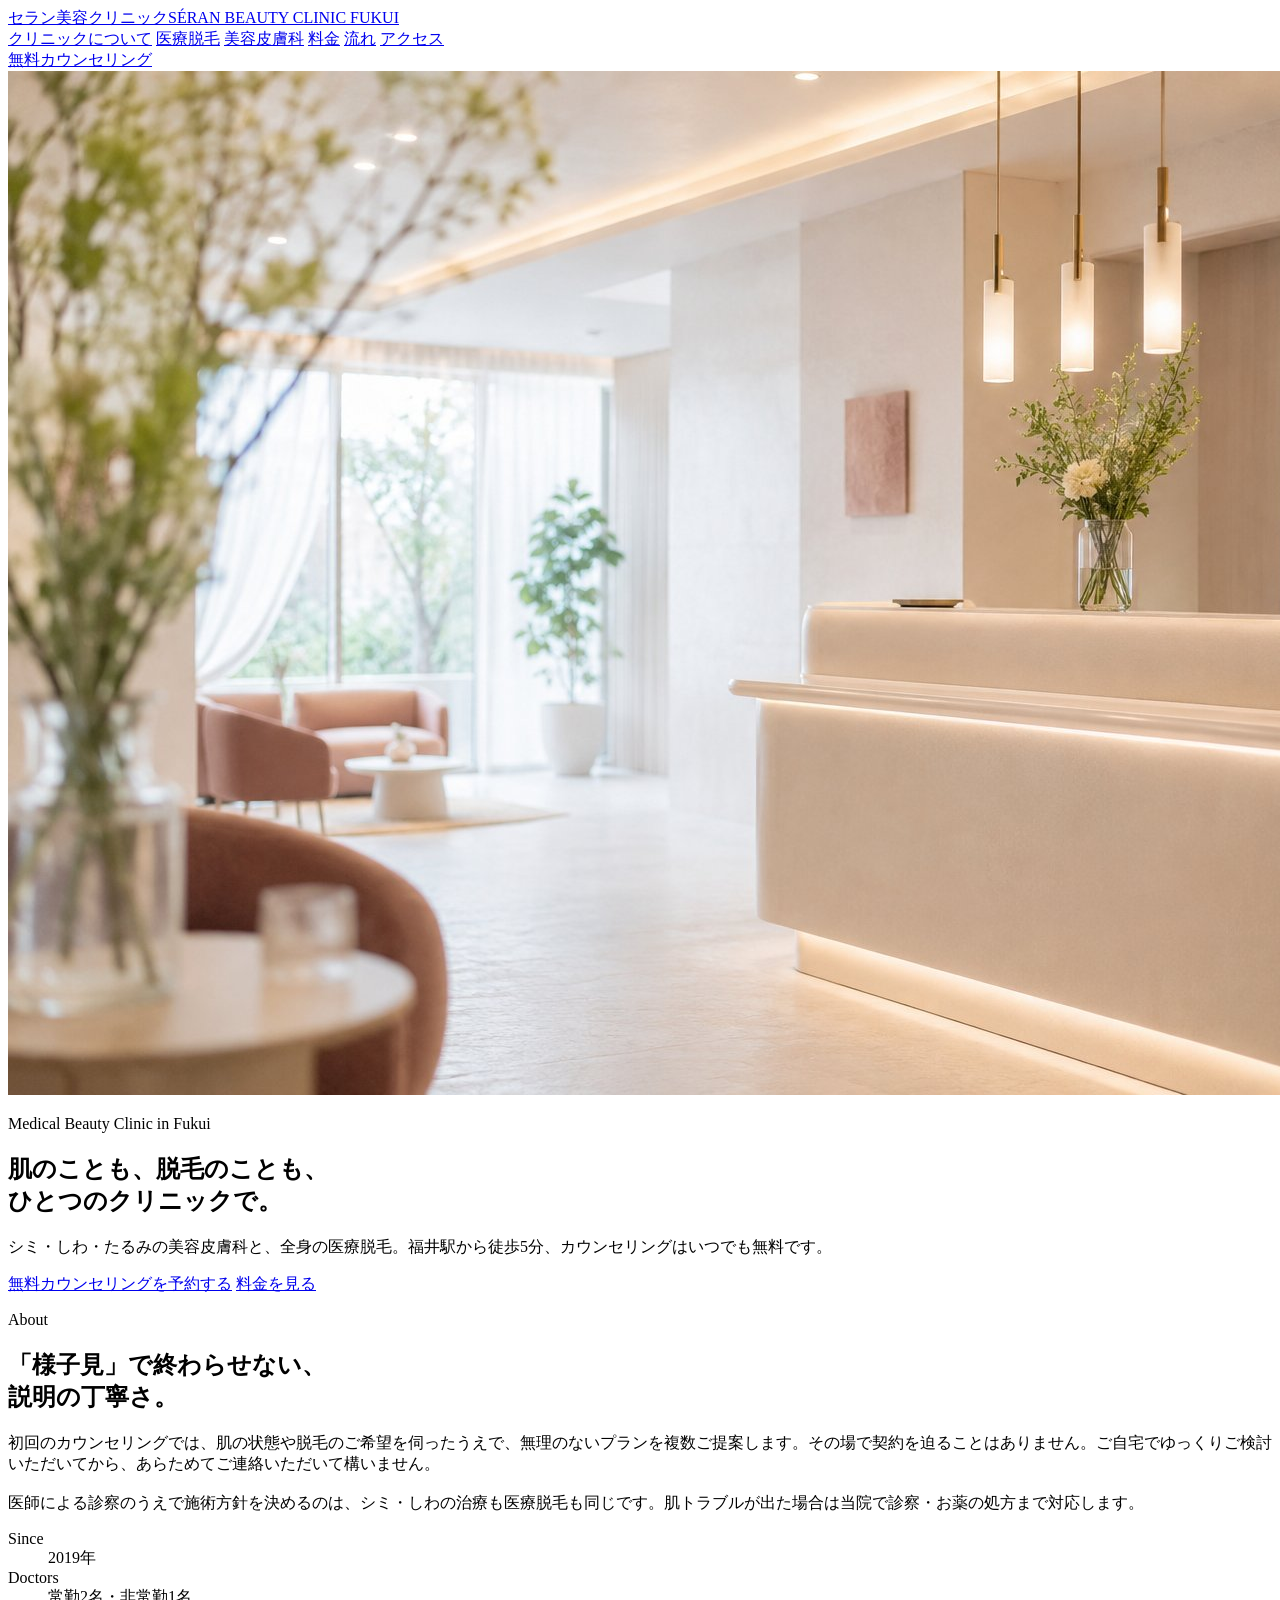
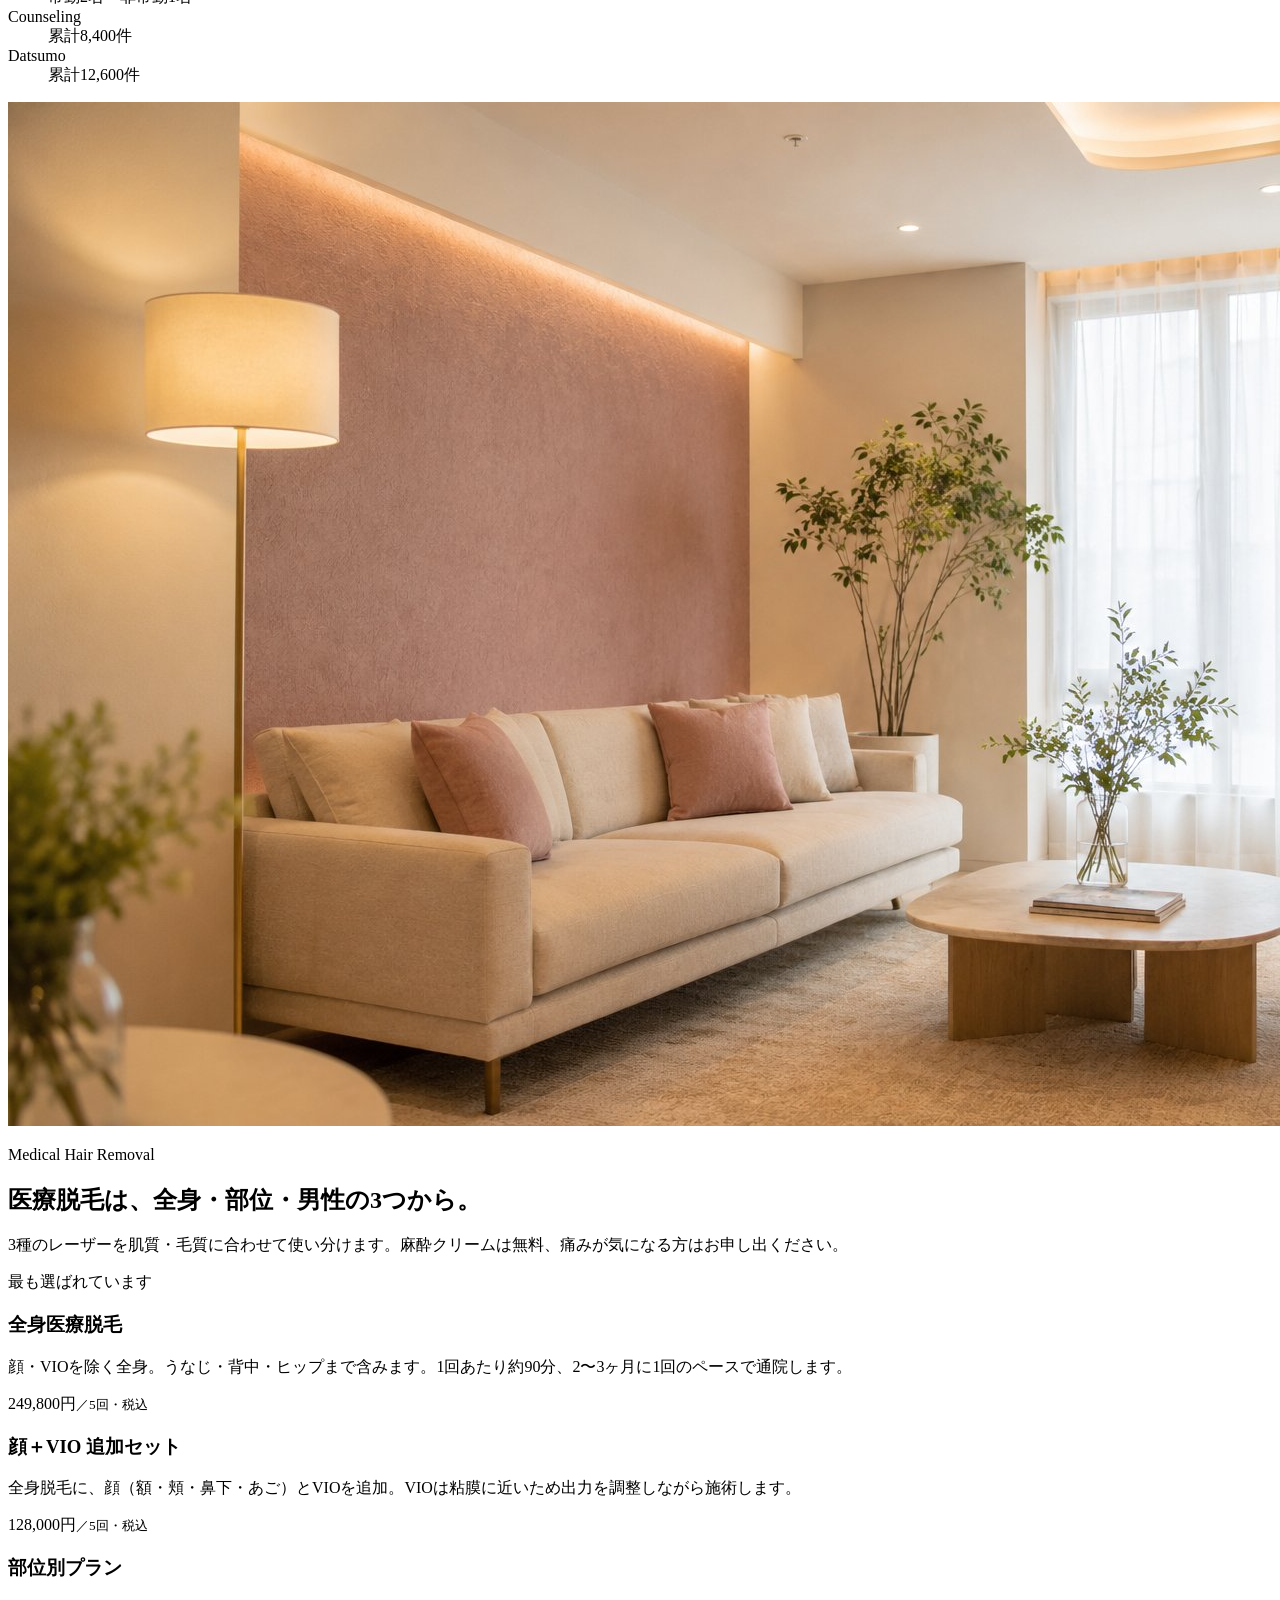
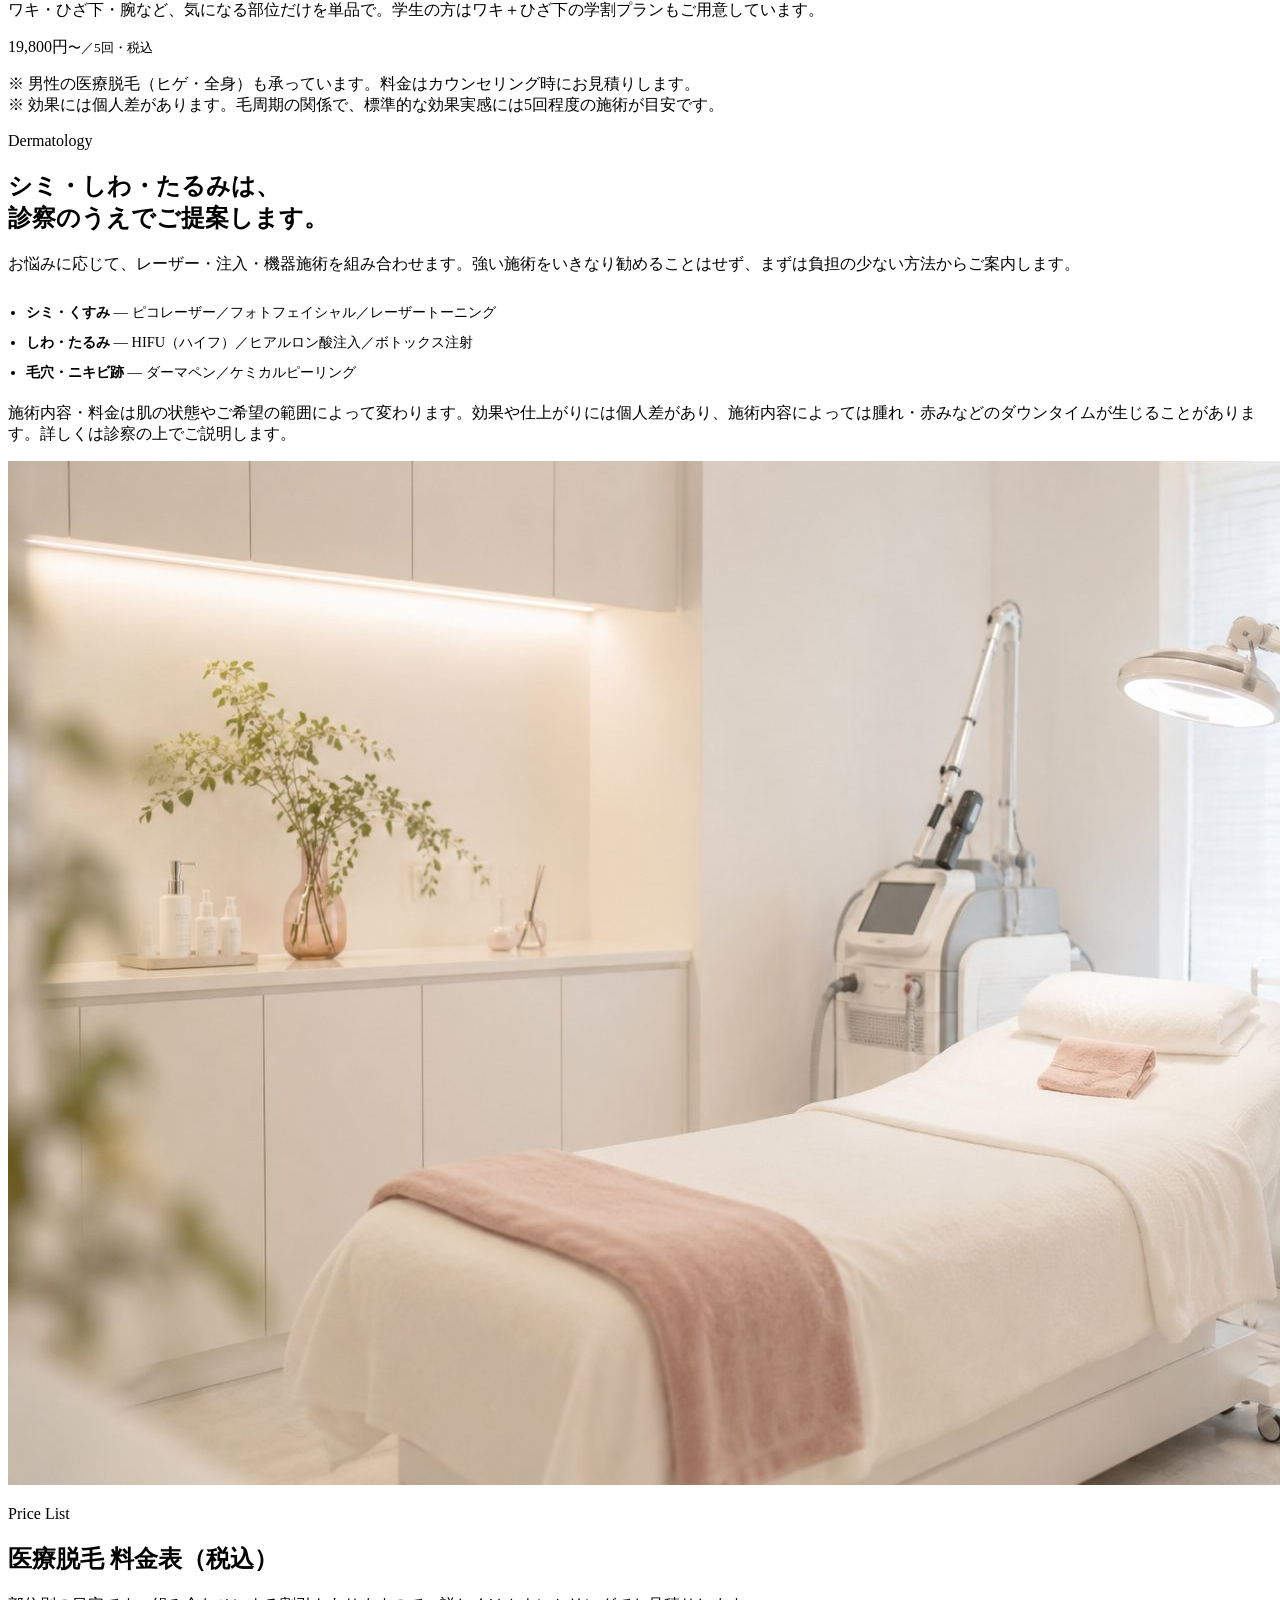
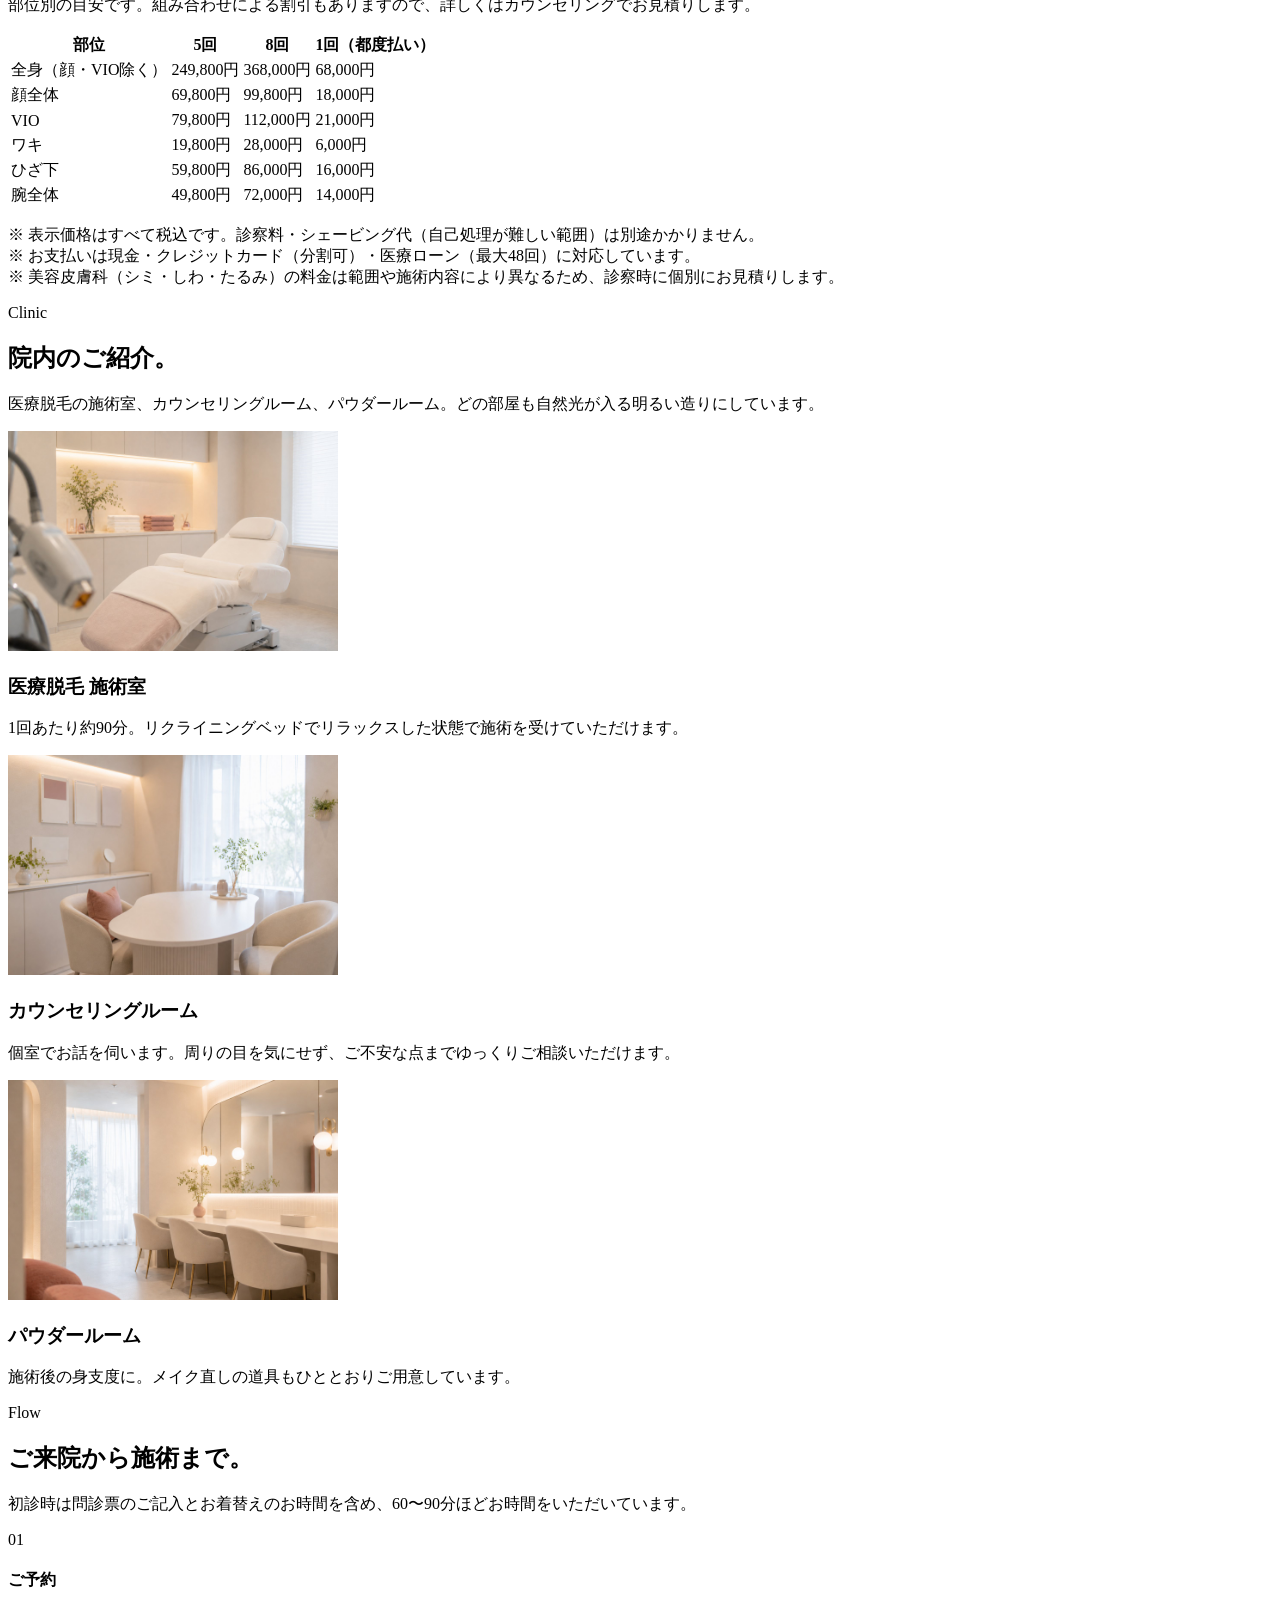
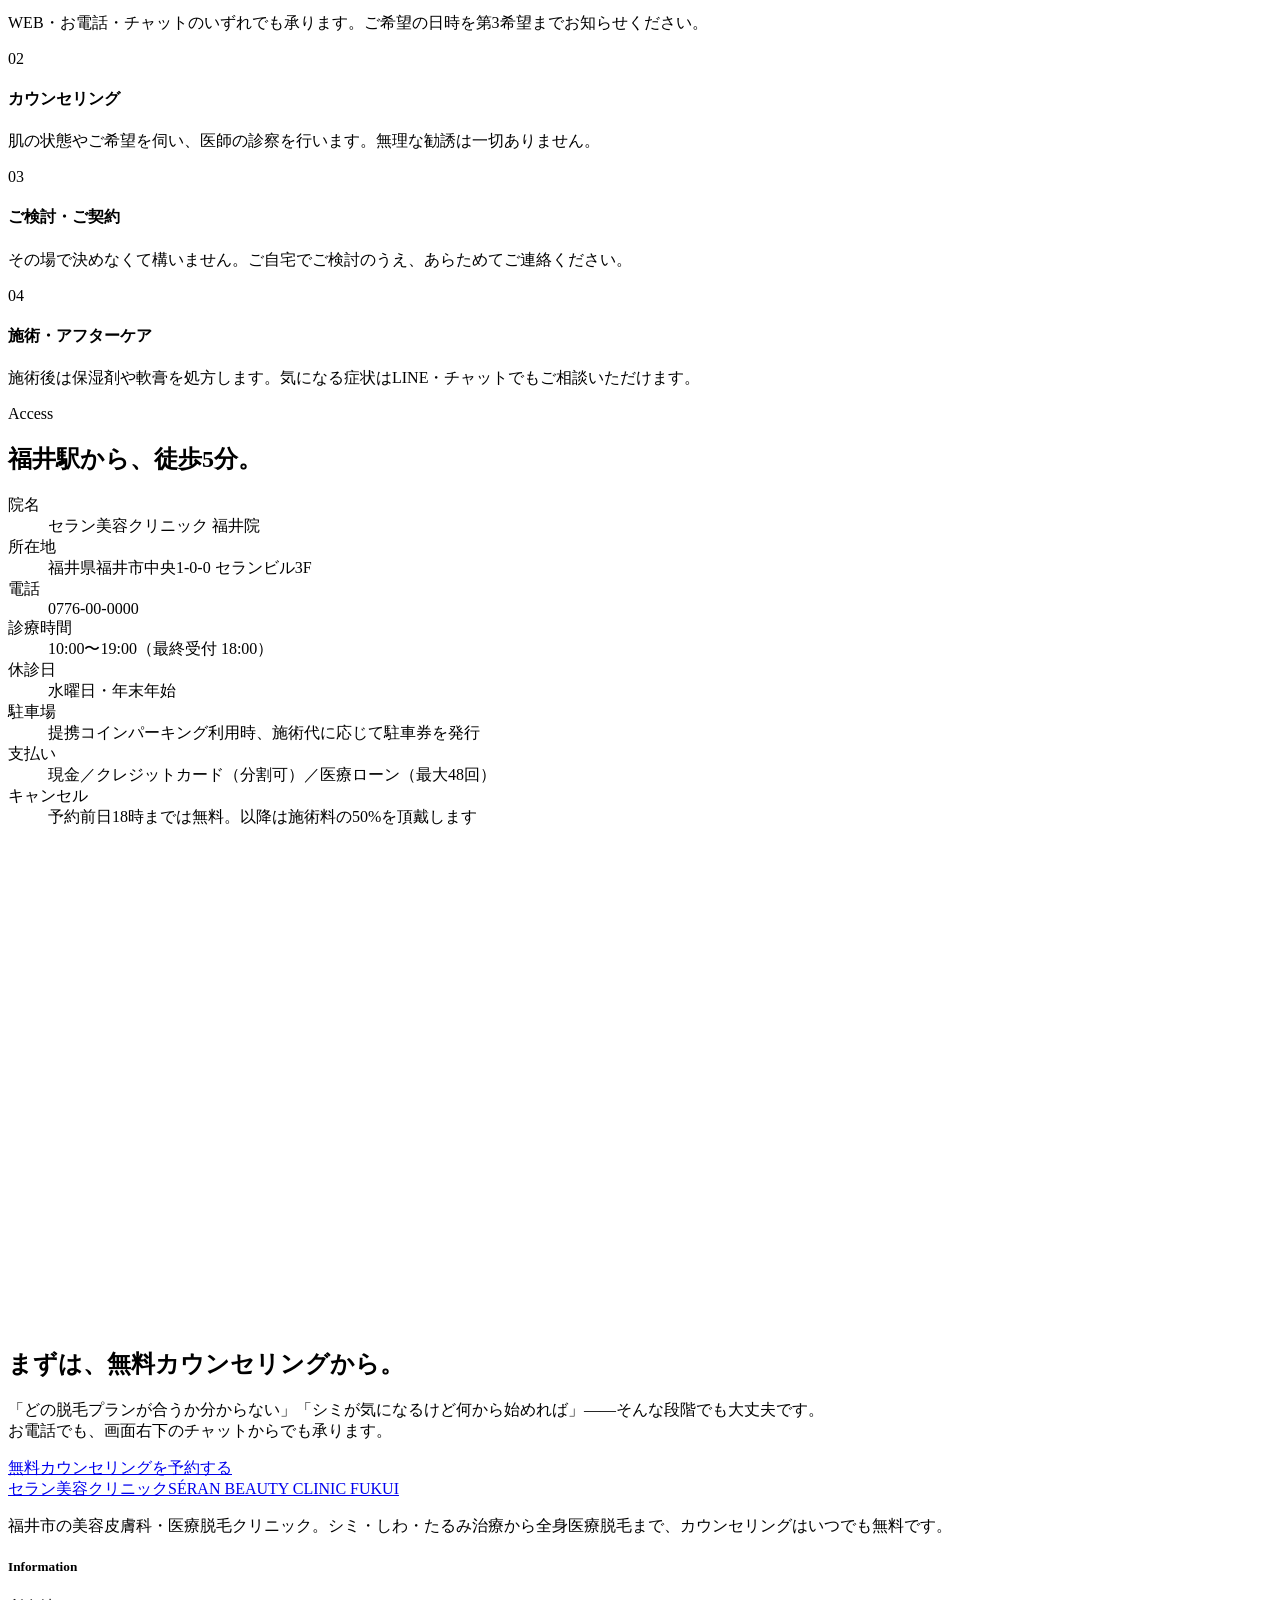
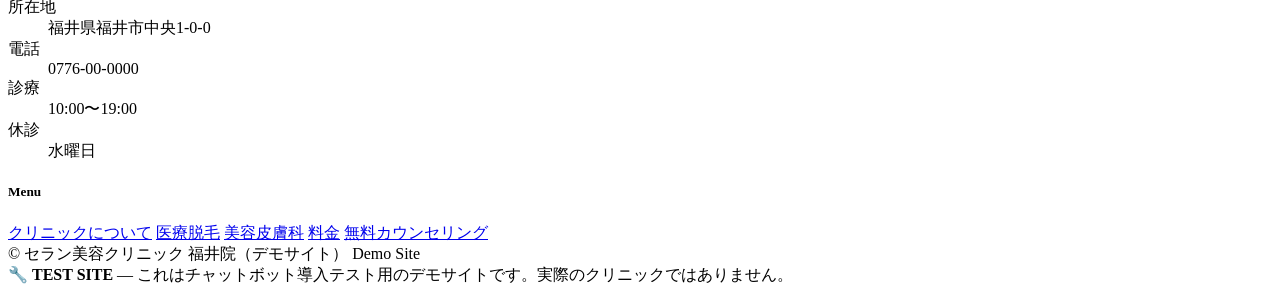
==== index.html @ c8143d0f "add index.html" ====
<!DOCTYPE html>
<html lang="ja">
<head>
<meta charset="UTF-8">
<meta name="viewport" content="width=device-width, initial-scale=1.0">
<title>セラン美容クリニック 福井院 | 医療脱毛・美容皮膚科</title>
<meta name="description" content="福井市の美容皮膚科・医療脱毛クリニック「セラン美容クリニック 福井院」。シミ・しわ・たるみ治療から全身医療脱毛まで、カウンセリング無料。">
<link rel="stylesheet" href="style.css">
</head>
<body>

<!-- ===== NAV ===== -->
<header class="nav" id="nav">
  <div class="wrap nav__inner">
    <a class="brand" href="index.html">セラン美容クリニック<span>SÉRAN BEAUTY CLINIC FUKUI</span></a>
    <nav class="nav__links">
      <a href="#about">クリニックについて</a>
      <a href="#datsumo">医療脱毛</a>
      <a href="#skincare">美容皮膚科</a>
      <a href="#price">料金</a>
      <a href="#flow">流れ</a>
      <a href="#access">アクセス</a>
    </nav>
    <a class="btn btn--primary nav__cta" href="counseling.html">無料カウンセリング</a>
  </div>
</header>

<!-- ===== HERO ===== -->
<section class="hero">
  <div class="hero__bg"><img src="images/hero.jpg" alt="クリニックの受付エントランス" fetchpriority="high"></div>
  <div class="wrap hero__copy">
    <p class="eyebrow">Medical Beauty Clinic in Fukui</p>
    <h1 class="hero__jp">肌のことも、脱毛のことも、<br>ひとつのクリニックで。</h1>
    <p class="hero__sub">シミ・しわ・たるみの美容皮膚科と、全身の医療脱毛。福井駅から徒歩5分、カウンセリングはいつでも無料です。</p>
    <div class="hero__actions">
      <a class="btn btn--primary" href="counseling.html">無料カウンセリングを予約する</a>
      <a class="btn btn--ghost" href="#price">料金を見る</a>
    </div>
  </div>
</section>

<!-- ===== ABOUT ===== -->
<section class="section" id="about">
  <div class="wrap split reveal">
    <div>
      <p class="eyebrow">About</p>
      <div class="rule"></div>
      <h2 class="h-sec">「様子見」で終わらせない、<br>説明の丁寧さ。</h2>
      <p class="lead">初回のカウンセリングでは、肌の状態や脱毛のご希望を伺ったうえで、無理のないプランを複数ご提案します。その場で契約を迫ることはありません。ご自宅でゆっくりご検討いただいてから、あらためてご連絡いただいて構いません。<br><br>医師による診察のうえで施術方針を決めるのは、シミ・しわの治療も医療脱毛も同じです。肌トラブルが出た場合は当院で診察・お薬の処方まで対応します。</p>
      <dl class="figures">
        <div class="figure"><dt>Since</dt><dd>2019年</dd></div>
        <div class="figure"><dt>Doctors</dt><dd>常勤2名・非常勤1名</dd></div>
        <div class="figure"><dt>Counseling</dt><dd>累計8,400件</dd></div>
        <div class="figure"><dt>Datsumo</dt><dd>累計12,600件</dd></div>
      </dl>
    </div>
    <div class="split__media"><img src="images/reception.jpg" alt="クリニックの受付ラウンジ" loading="lazy"></div>
  </div>
</section>

<!-- ===== 医療脱毛 ===== -->
<section class="section section--soft" id="datsumo">
  <div class="wrap">
    <div class="reveal center">
      <p class="eyebrow">Medical Hair Removal</p>
      <div class="rule"></div>
      <h2 class="h-sec">医療脱毛は、全身・部位・男性の3つから。</h2>
      <p class="lead">3種のレーザーを肌質・毛質に合わせて使い分けます。麻酔クリームは無料、痛みが気になる方はお申し出ください。</p>
    </div>
    <div class="menus reveal">
      <article class="menu-card">
        <span class="menu-card__tag">最も選ばれています</span>
        <h3>全身医療脱毛</h3>
        <p>顔・VIOを除く全身。うなじ・背中・ヒップまで含みます。1回あたり約90分、2〜3ヶ月に1回のペースで通院します。</p>
        <p class="menu-card__price">249,800円<small>／5回・税込</small></p>
      </article>
      <article class="menu-card">
        <h3>顔＋VIO 追加セット</h3>
        <p>全身脱毛に、顔（額・頬・鼻下・あご）とVIOを追加。VIOは粘膜に近いため出力を調整しながら施術します。</p>
        <p class="menu-card__price">128,000円<small>／5回・税込</small></p>
      </article>
      <article class="menu-card">
        <h3>部位別プラン</h3>
        <p>ワキ・ひざ下・腕など、気になる部位だけを単品で。学生の方はワキ＋ひざ下の学割プランもご用意しています。</p>
        <p class="menu-card__price">19,800円<small>〜／5回・税込</small></p>
      </article>
    </div>
    <p class="note">※ 男性の医療脱毛（ヒゲ・全身）も承っています。料金はカウンセリング時にお見積りします。<br>※ 効果には個人差があります。毛周期の関係で、標準的な効果実感には5回程度の施術が目安です。</p>
  </div>
</section>

<!-- ===== 美容皮膚科 ===== -->
<section class="section" id="skincare">
  <div class="wrap split split--rev reveal">
    <div>
      <p class="eyebrow">Dermatology</p>
      <div class="rule"></div>
      <h2 class="h-sec">シミ・しわ・たるみは、<br>診察のうえでご提案します。</h2>
      <p class="lead">お悩みに応じて、レーザー・注入・機器施術を組み合わせます。強い施術をいきなり勧めることはせず、まずは負担の少ない方法からご案内します。</p>
      <ul style="margin-top:22px;padding-left:18px;color:var(--ink-soft);font-size:.9rem;line-height:2.1">
        <li><b>シミ・くすみ</b> — ピコレーザー／フォトフェイシャル／レーザートーニング</li>
        <li><b>しわ・たるみ</b> — HIFU（ハイフ）／ヒアルロン酸注入／ボトックス注射</li>
        <li><b>毛穴・ニキビ跡</b> — ダーマペン／ケミカルピーリング</li>
      </ul>
      <p class="disclaimer">施術内容・料金は肌の状態やご希望の範囲によって変わります。効果や仕上がりには個人差があり、施術内容によっては腫れ・赤みなどのダウンタイムが生じることがあります。詳しくは診察の上でご説明します。</p>
    </div>
    <div class="split__media"><img src="images/skincare-room.jpg" alt="美容皮膚科の施術室" loading="lazy"></div>
  </div>
</section>

<!-- ===== 料金表 ===== -->
<section class="section section--soft" id="price">
  <div class="wrap">
    <div class="reveal center">
      <p class="eyebrow">Price List</p>
      <div class="rule"></div>
      <h2 class="h-sec">医療脱毛 料金表（税込）</h2>
      <p class="lead">部位別の目安です。組み合わせによる割引もありますので、詳しくはカウンセリングでお見積りします。</p>
    </div>
    <div class="reveal price-table__wrap">
      <table class="price-table">
        <thead>
          <tr><th>部位</th><th>5回</th><th>8回</th><th>1回（都度払い）</th></tr>
        </thead>
        <tbody>
          <tr><td>全身（顔・VIO除く）</td><td class="num">249,800円</td><td class="num">368,000円</td><td class="num">68,000円</td></tr>
          <tr><td>顔全体</td><td class="num">69,800円</td><td class="num">99,800円</td><td class="num">18,000円</td></tr>
          <tr><td>VIO</td><td class="num">79,800円</td><td class="num">112,000円</td><td class="num">21,000円</td></tr>
          <tr><td>ワキ</td><td class="num">19,800円</td><td class="num">28,000円</td><td class="num">6,000円</td></tr>
          <tr><td>ひざ下</td><td class="num">59,800円</td><td class="num">86,000円</td><td class="num">16,000円</td></tr>
          <tr><td>腕全体</td><td class="num">49,800円</td><td class="num">72,000円</td><td class="num">14,000円</td></tr>
        </tbody>
      </table>
    </div>
    <p class="note">
      ※ 表示価格はすべて税込です。診察料・シェービング代（自己処理が難しい範囲）は別途かかりません。<br>
      ※ お支払いは現金・クレジットカード（分割可）・医療ローン（最大48回）に対応しています。<br>
      ※ 美容皮膚科（シミ・しわ・たるみ）の料金は範囲や施術内容により異なるため、診察時に個別にお見積りします。
    </p>
  </div>
</section>

<!-- ===== 院内紹介 ===== -->
<section class="section section--soft">
  <div class="wrap">
    <div class="reveal center">
      <p class="eyebrow">Clinic</p>
      <div class="rule"></div>
      <h2 class="h-sec">院内のご紹介。</h2>
      <p class="lead">医療脱毛の施術室、カウンセリングルーム、パウダールーム。どの部屋も自然光が入る明るい造りにしています。</p>
    </div>
    <div class="menus reveal">
      <article class="menu-card">
        <div class="split__media" style="margin-bottom:18px"><img src="images/treatment-room.jpg" alt="医療脱毛の施術室" loading="lazy" style="height:220px"></div>
        <h3>医療脱毛 施術室</h3>
        <p>1回あたり約90分。リクライニングベッドでリラックスした状態で施術を受けていただけます。</p>
      </article>
      <article class="menu-card">
        <div class="split__media" style="margin-bottom:18px"><img src="images/counseling-room.jpg" alt="カウンセリングルーム" loading="lazy" style="height:220px"></div>
        <h3>カウンセリングルーム</h3>
        <p>個室でお話を伺います。周りの目を気にせず、ご不安な点までゆっくりご相談いただけます。</p>
      </article>
      <article class="menu-card">
        <div class="split__media" style="margin-bottom:18px"><img src="images/lounge.jpg" alt="パウダールーム" loading="lazy" style="height:220px"></div>
        <h3>パウダールーム</h3>
        <p>施術後の身支度に。メイク直しの道具もひととおりご用意しています。</p>
      </article>
    </div>
  </div>
</section>

<!-- ===== カウンセリングの流れ ===== -->
<section class="section" id="flow">
  <div class="wrap">
    <div class="reveal center">
      <p class="eyebrow">Flow</p>
      <div class="rule"></div>
      <h2 class="h-sec">ご来院から施術まで。</h2>
      <p class="lead">初診時は問診票のご記入とお着替えのお時間を含め、60〜90分ほどお時間をいただいています。</p>
    </div>
    <div class="flow reveal">
      <article class="flow-step">
        <span class="flow-step__no">01</span>
        <h4>ご予約</h4>
        <p>WEB・お電話・チャットのいずれでも承ります。ご希望の日時を第3希望までお知らせください。</p>
      </article>
      <article class="flow-step">
        <span class="flow-step__no">02</span>
        <h4>カウンセリング</h4>
        <p>肌の状態やご希望を伺い、医師の診察を行います。無理な勧誘は一切ありません。</p>
      </article>
      <article class="flow-step">
        <span class="flow-step__no">03</span>
        <h4>ご検討・ご契約</h4>
        <p>その場で決めなくて構いません。ご自宅でご検討のうえ、あらためてご連絡ください。</p>
      </article>
      <article class="flow-step">
        <span class="flow-step__no">04</span>
        <h4>施術・アフターケア</h4>
        <p>施術後は保湿剤や軟膏を処方します。気になる症状はLINE・チャットでもご相談いただけます。</p>
      </article>
    </div>
  </div>
</section>

<!-- ===== ACCESS ===== -->
<section class="section section--soft" id="access">
  <div class="wrap split reveal">
    <div>
      <p class="eyebrow">Access</p>
      <div class="rule"></div>
      <h2 class="h-sec">福井駅から、徒歩5分。</h2>
      <dl class="info">
        <dt>院名</dt><dd>セラン美容クリニック 福井院</dd>
        <dt>所在地</dt><dd>福井県福井市中央1-0-0 セランビル3F</dd>
        <dt>電話</dt><dd>0776-00-0000</dd>
        <dt>診療時間</dt><dd>10:00〜19:00（最終受付 18:00）</dd>
        <dt>休診日</dt><dd>水曜日・年末年始</dd>
        <dt>駐車場</dt><dd>提携コインパーキング利用時、施術代に応じて駐車券を発行</dd>
        <dt>支払い</dt><dd>現金／クレジットカード（分割可）／医療ローン（最大48回）</dd>
        <dt>キャンセル</dt><dd>予約前日18時までは無料。以降は施術料の50%を頂戴します</dd>
      </dl>
    </div>
    <div class="split__media">
      <iframe class="map" src="https://maps.google.com/maps?q=%E7%A6%8F%E4%BA%95%E9%A7%85&z=15&output=embed" loading="lazy" title="地図" style="width:100%;height:clamp(300px,40vw,480px);border:0;border-radius:var(--radius)"></iframe>
    </div>
  </div>
</section>

<!-- ===== CTA ===== -->
<section class="section">
  <div class="wrap">
    <div class="cta-band reveal">
      <h2>まずは、無料カウンセリングから。</h2>
      <p>「どの脱毛プランが合うか分からない」「シミが気になるけど何から始めれば」——そんな段階でも大丈夫です。<br>お電話でも、画面右下のチャットからでも承ります。</p>
      <a class="btn btn--light" href="counseling.html">無料カウンセリングを予約する</a>
    </div>
  </div>
</section>

<!-- ===== FOOTER ===== -->
<footer class="foot">
  <div class="wrap">
    <div class="foot__grid">
      <div>
        <a class="brand" href="index.html">セラン美容クリニック<span>SÉRAN BEAUTY CLINIC FUKUI</span></a>
        <p class="foot__tag">福井市の美容皮膚科・医療脱毛クリニック。シミ・しわ・たるみ治療から全身医療脱毛まで、カウンセリングはいつでも無料です。</p>
      </div>
      <div>
        <h5>Information</h5>
        <dl>
          <dt>所在地</dt><dd>福井県福井市中央1-0-0</dd>
          <dt>電話</dt><dd>0776-00-0000</dd>
          <dt>診療</dt><dd>10:00〜19:00</dd>
          <dt>休診</dt><dd>水曜日</dd>
        </dl>
      </div>
      <div>
        <h5>Menu</h5>
        <div class="foot__links">
          <a href="#about">クリニックについて</a>
          <a href="#datsumo">医療脱毛</a>
          <a href="#skincare">美容皮膚科</a>
          <a href="#price">料金</a>
          <a href="counseling.html">無料カウンセリング</a>
        </div>
      </div>
    </div>
    <div class="foot__bottom">
      <span>&copy; セラン美容クリニック 福井院（デモサイト）</span>
      <span class="demo-pill">Demo Site</span>
    </div>
  </div>
</footer>

<div class="test-banner">🔧 <b>TEST SITE</b> — これはチャットボット導入テスト用のデモサイトです。実際のクリニックではありません。</div>

<script>
  // nav shadow on scroll
  const nav = document.getElementById('nav');
  const onScroll = () => nav.classList.toggle('is-scrolled', window.scrollY > 8);
  onScroll(); window.addEventListener('scroll', onScroll, {passive:true});

  // scroll reveal
  const io = new IntersectionObserver((entries) => {
    entries.forEach(e => { if (e.isIntersecting){ e.target.classList.add('in'); io.unobserve(e.target);} });
  }, {threshold:.12, rootMargin:'0px 0px -40px 0px'});
  document.querySelectorAll('.reveal').forEach(el => io.observe(el));
</script>

<!-- LIENS BOT チャットウィジェット -->
<!-- 美容クリニック・脱毛サロンデモ用のボット。管理画面で作成後にIDを差し替える -->
<script>
  (function() {
    var botId = 'cmtfedzrf02rl42016q1238lt';
    if (botId.indexOf('REPLACE_') === 0) { return; }
    var script = document.createElement('script');
    script.src = 'https://app.liens-web.com/widget.js?v=' + Date.now();
    script.setAttribute('data-bot-id', botId);
    script.setAttribute('data-api-url', 'https://app.liens-web.com');
    script.setAttribute('data-color', '#c17b71');
    script.setAttribute('data-position', 'bottom-right');
    script.defer = true;
    document.head.appendChild(script);
  })();
</script>
</body>
</html>
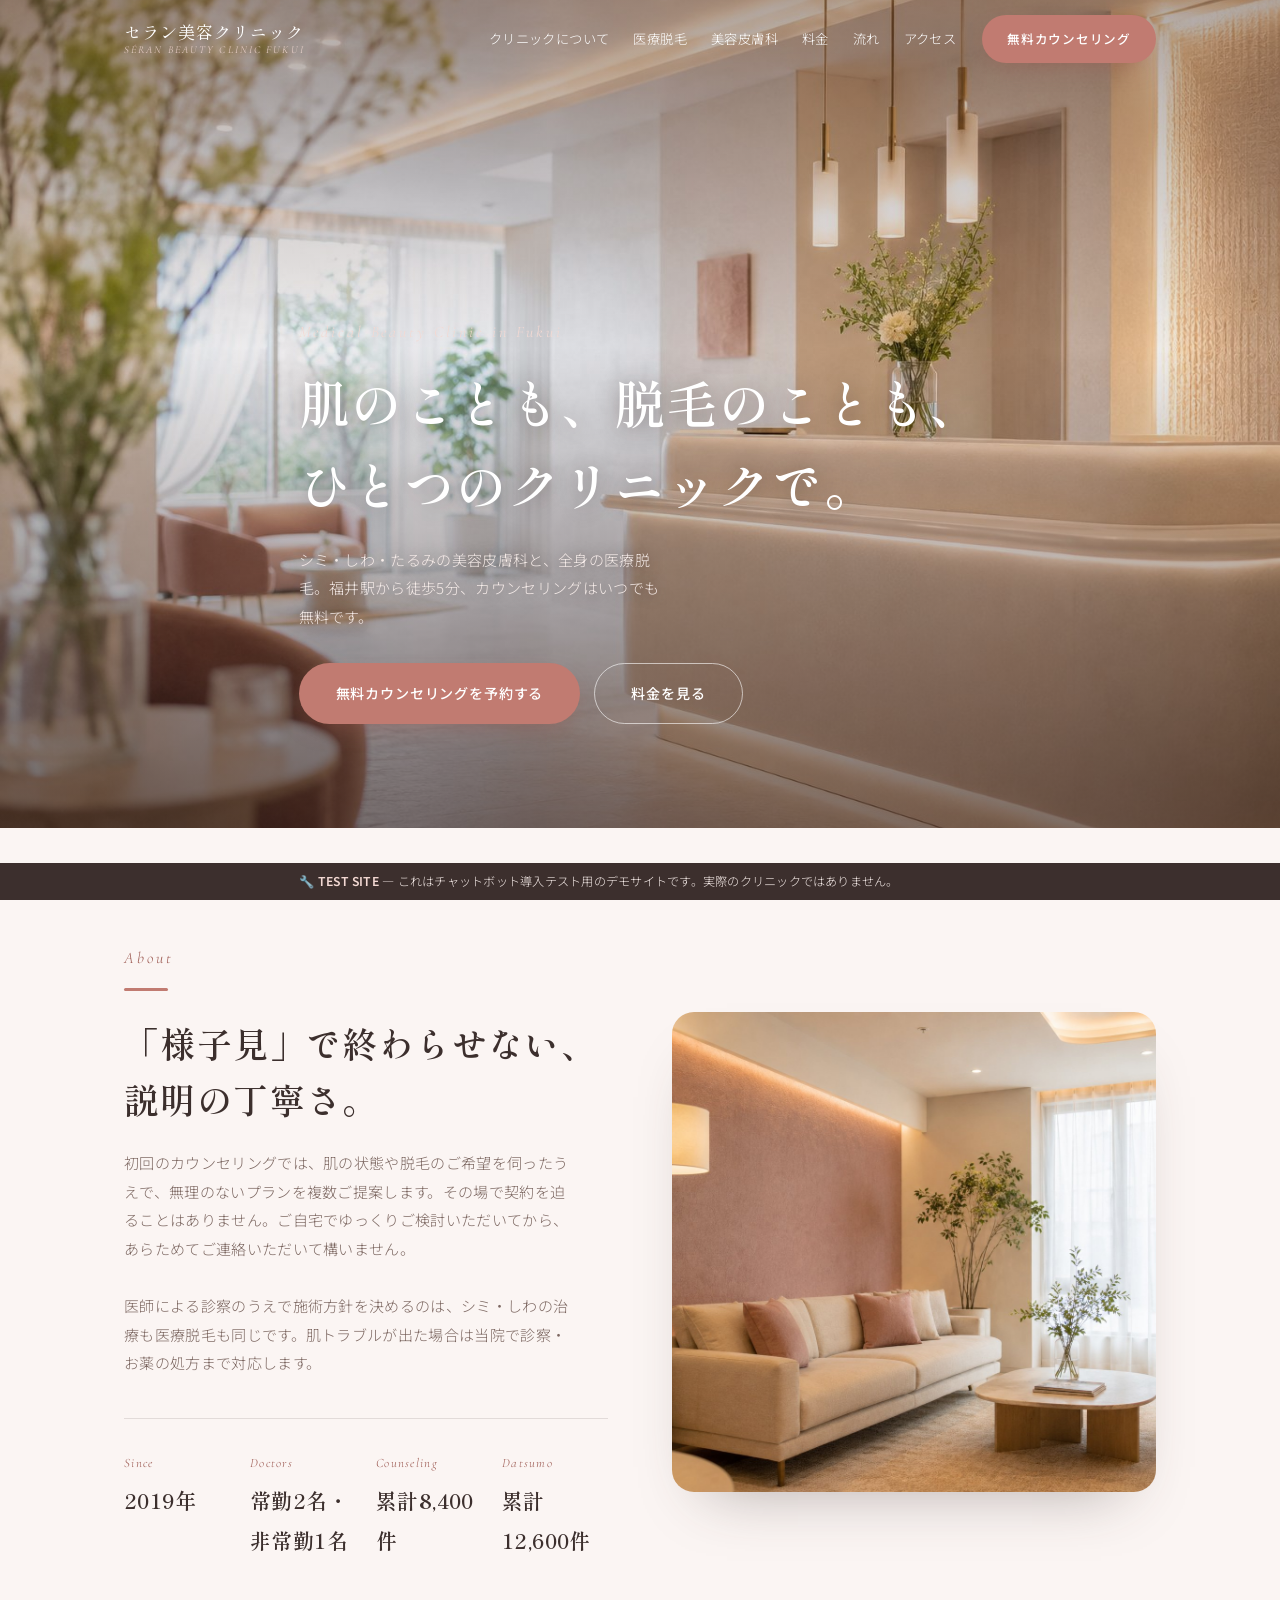
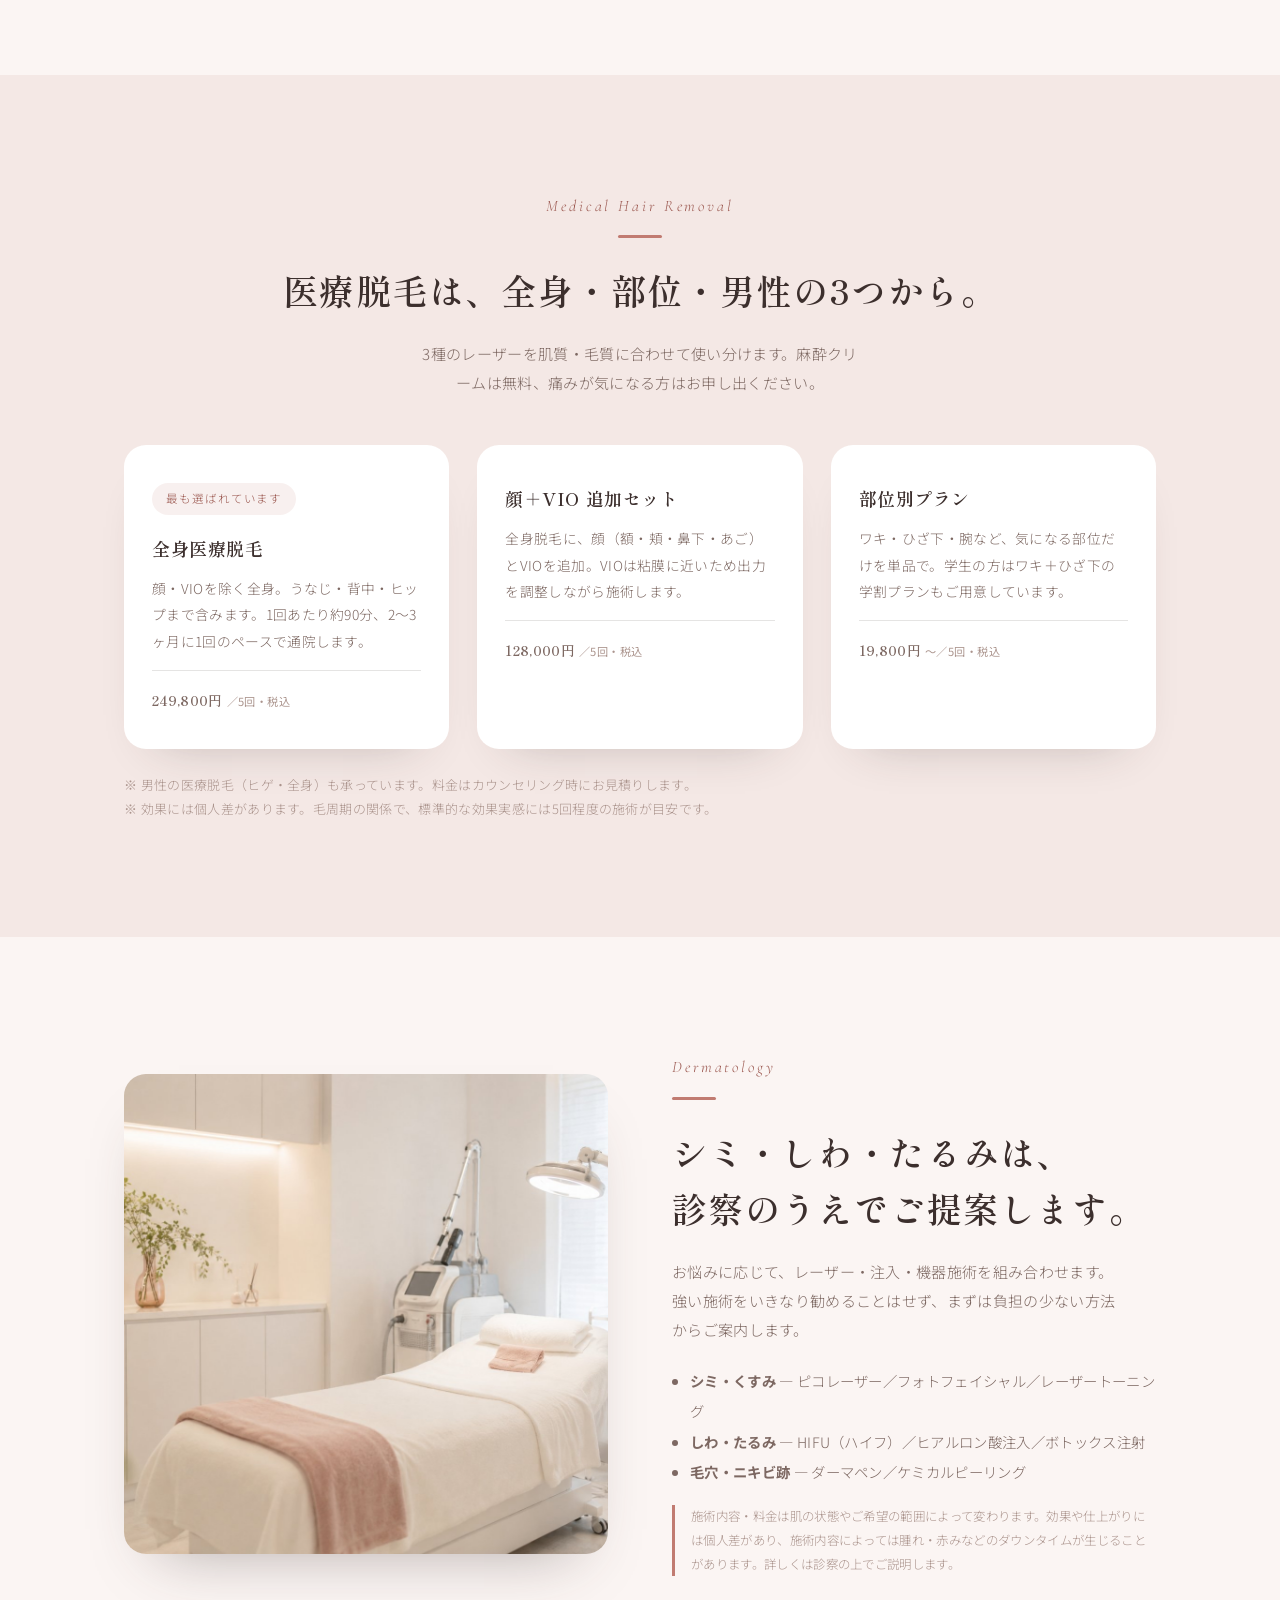
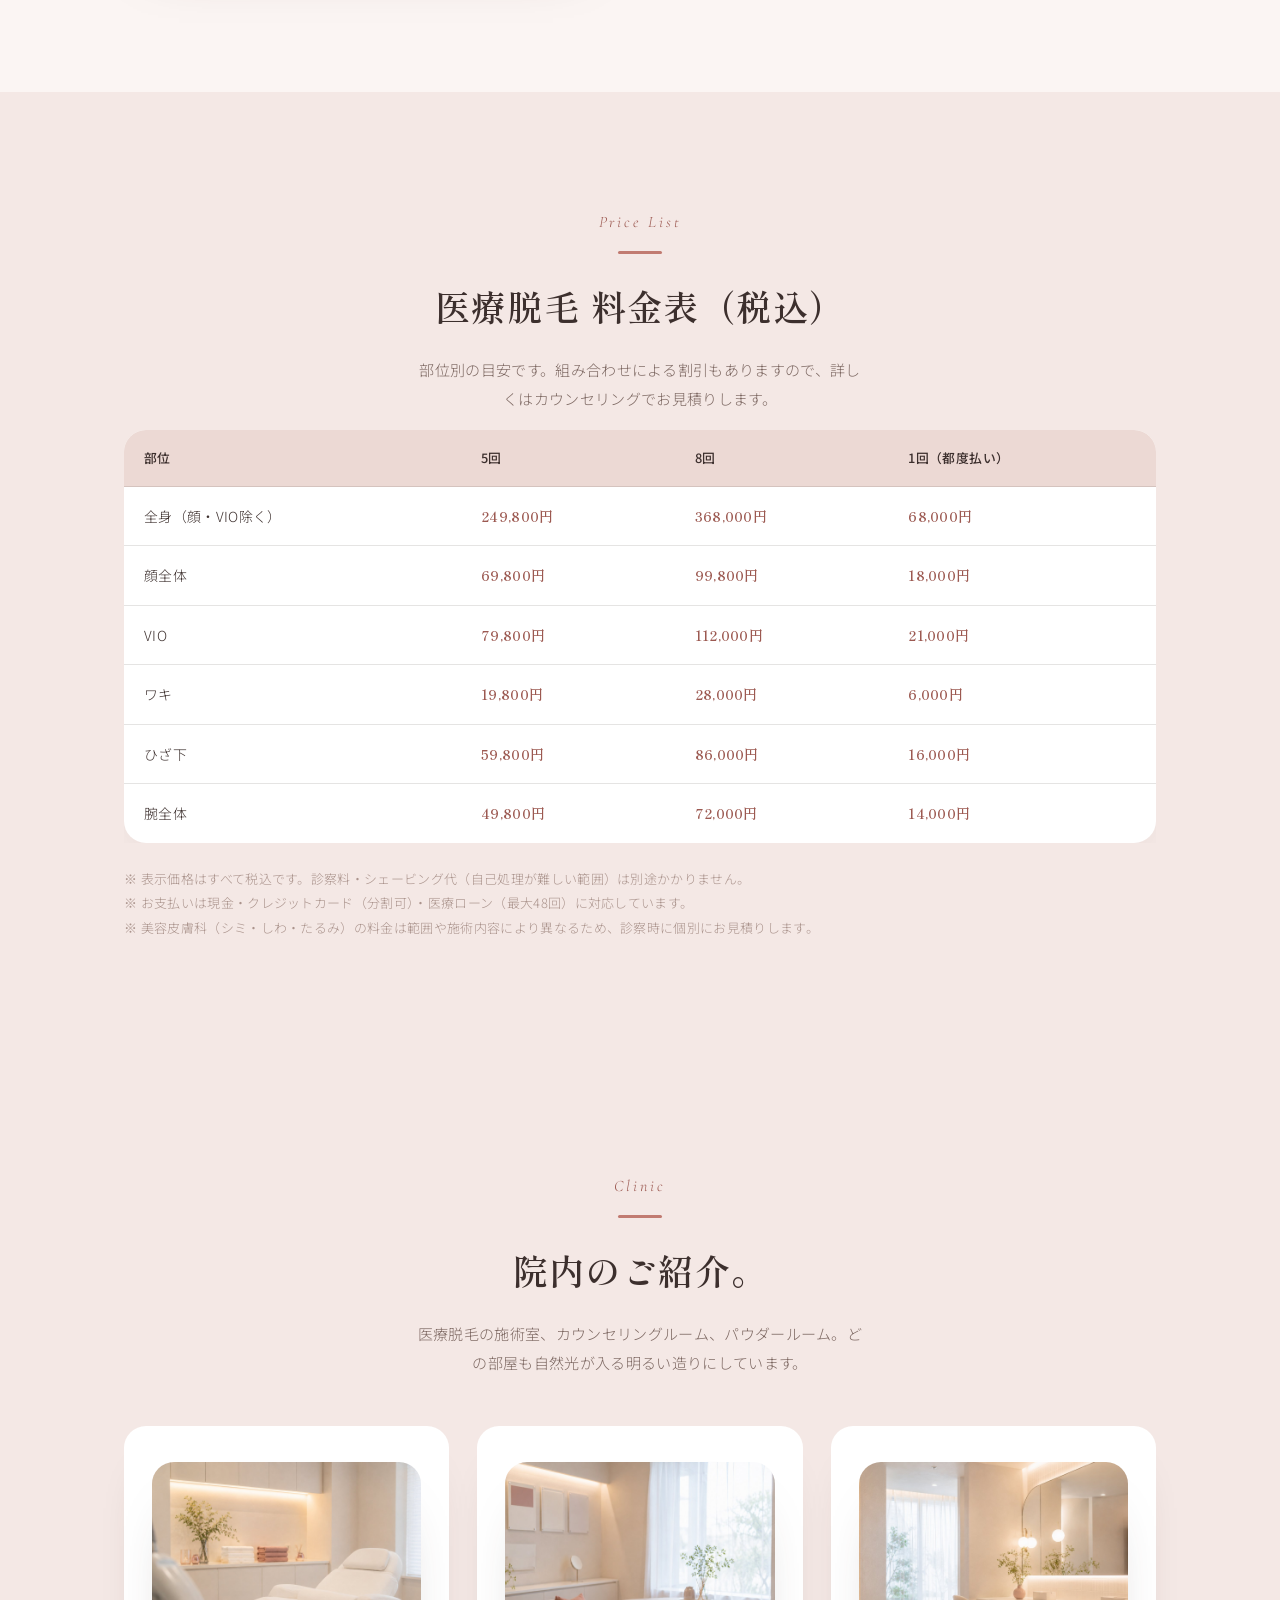
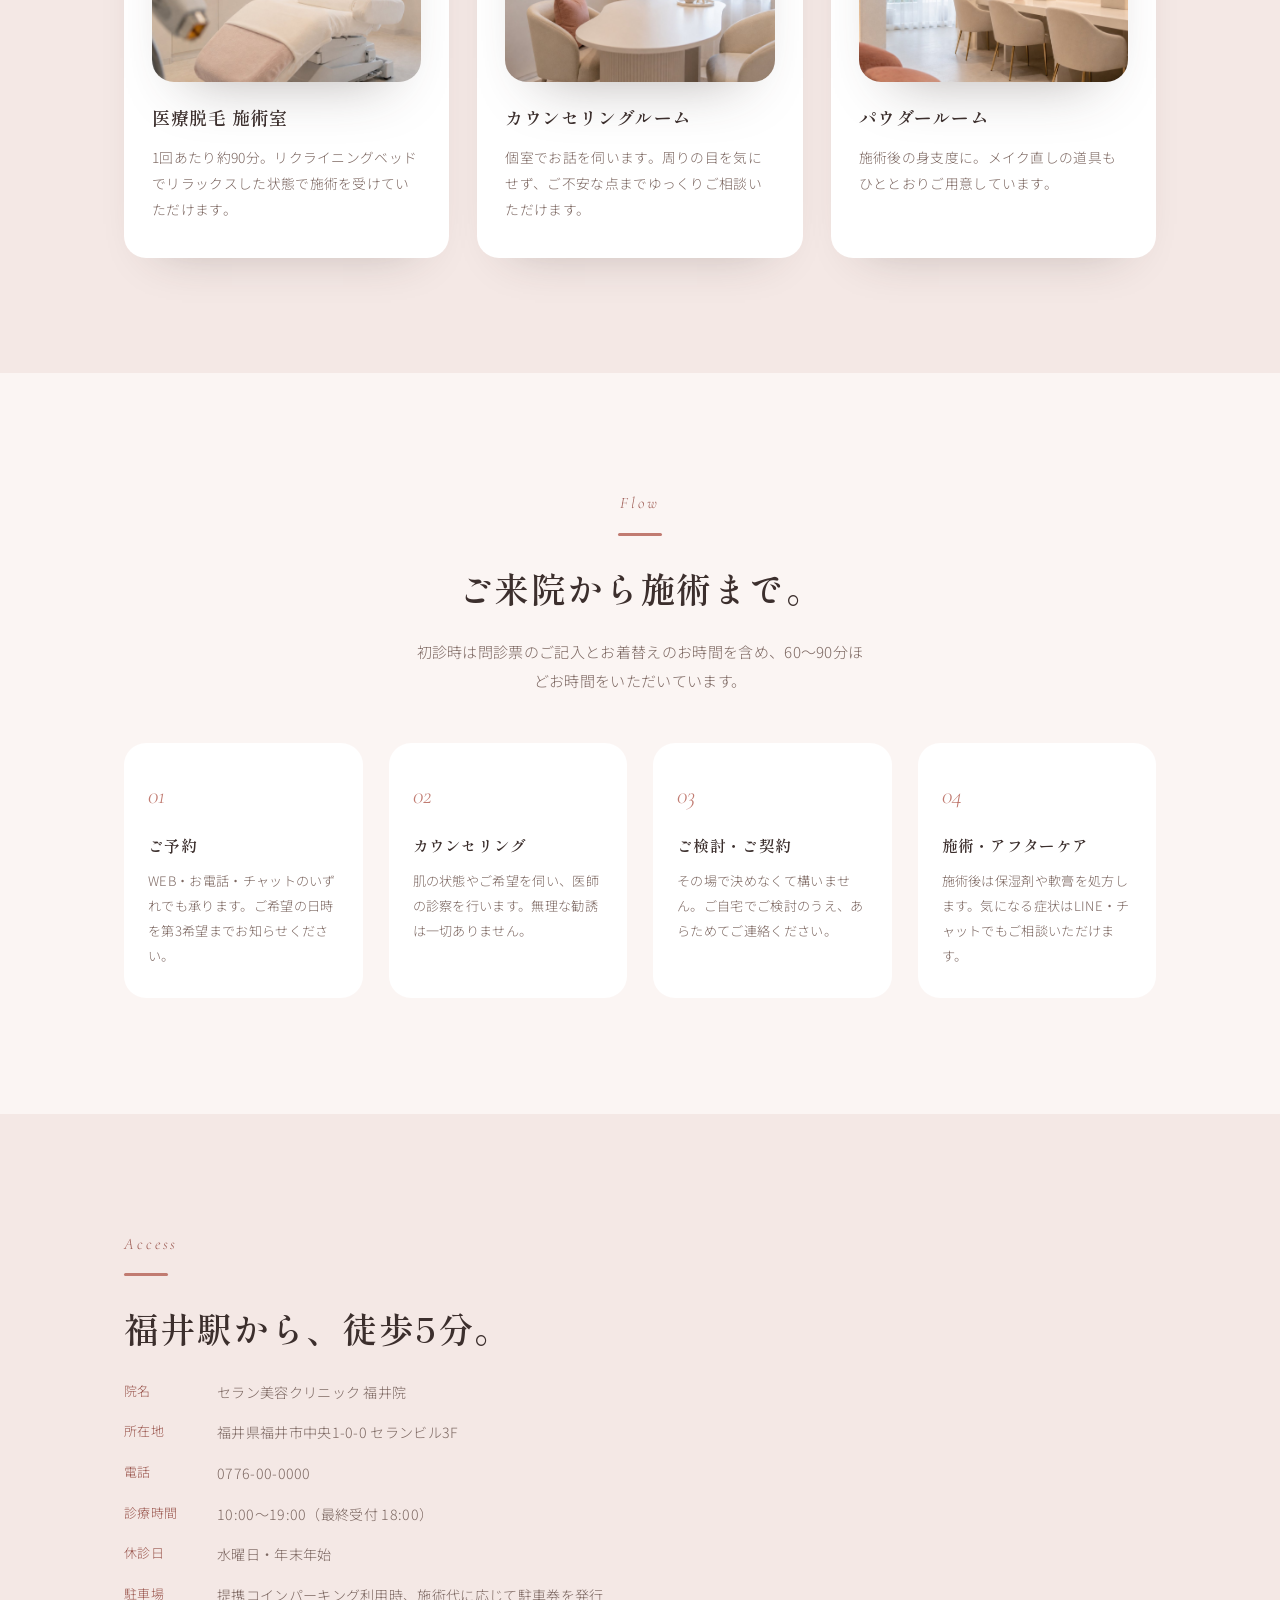
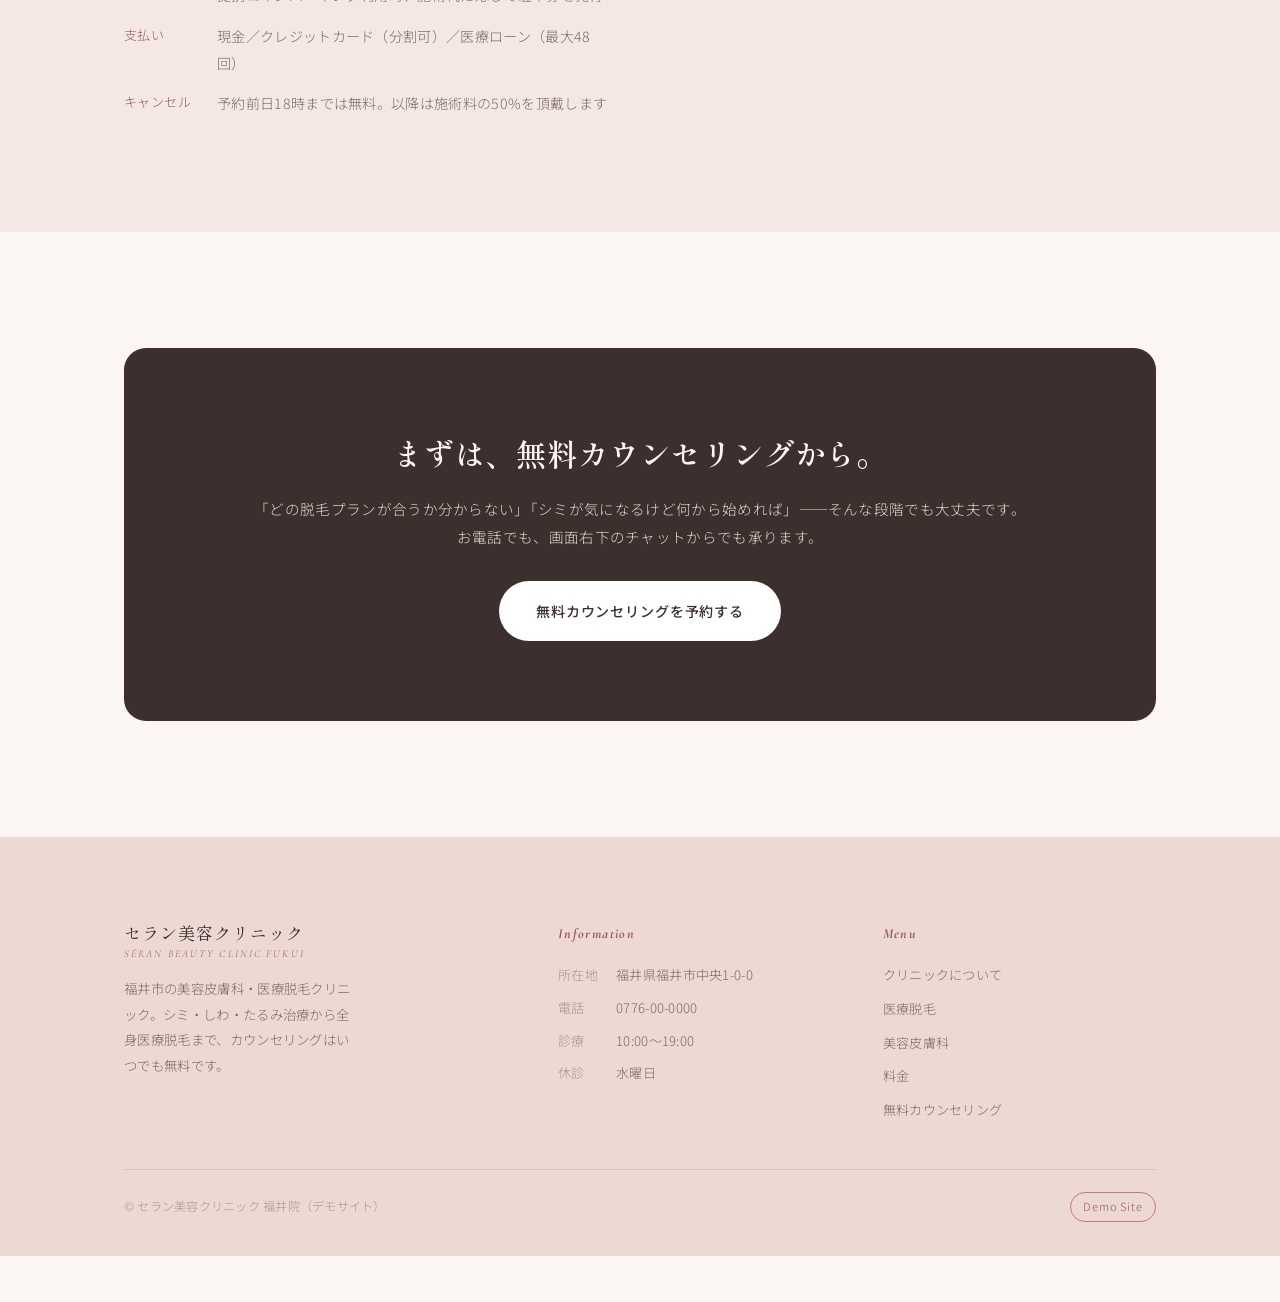
==== commit da21c783: "update index.html" ====
--- a/index.html
+++ b/index.html
@@ -1,308 +1,314 @@
-<!DOCTYPE html>
-<html lang="ja">
-<head>
-<meta charset="UTF-8">
-<meta name="viewport" content="width=device-width, initial-scale=1.0">
-<title>セラン美容クリニック 福井院 | 医療脱毛・美容皮膚科</title>
-<meta name="description" content="福井市の美容皮膚科・医療脱毛クリニック「セラン美容クリニック 福井院」。シミ・しわ・たるみ治療から全身医療脱毛まで、カウンセリング無料。">
-<link rel="stylesheet" href="style.css">
-</head>
-<body>
-
-<!-- ===== NAV ===== -->
-<header class="nav" id="nav">
-  <div class="wrap nav__inner">
-    <a class="brand" href="index.html">セラン美容クリニック<span>SÉRAN BEAUTY CLINIC FUKUI</span></a>
-    <nav class="nav__links">
-      <a href="#about">クリニックについて</a>
-      <a href="#datsumo">医療脱毛</a>
-      <a href="#skincare">美容皮膚科</a>
-      <a href="#price">料金</a>
-      <a href="#flow">流れ</a>
-      <a href="#access">アクセス</a>
-    </nav>
-    <a class="btn btn--primary nav__cta" href="counseling.html">無料カウンセリング</a>
-  </div>
-</header>
-
-<!-- ===== HERO ===== -->
-<section class="hero">
-  <div class="hero__bg"><img src="images/hero.jpg" alt="クリニックの受付エントランス" fetchpriority="high"></div>
-  <div class="wrap hero__copy">
-    <p class="eyebrow">Medical Beauty Clinic in Fukui</p>
-    <h1 class="hero__jp">肌のことも、脱毛のことも、<br>ひとつのクリニックで。</h1>
-    <p class="hero__sub">シミ・しわ・たるみの美容皮膚科と、全身の医療脱毛。福井駅から徒歩5分、カウンセリングはいつでも無料です。</p>
-    <div class="hero__actions">
-      <a class="btn btn--primary" href="counseling.html">無料カウンセリングを予約する</a>
-      <a class="btn btn--ghost" href="#price">料金を見る</a>
-    </div>
-  </div>
-</section>
-
-<!-- ===== ABOUT ===== -->
-<section class="section" id="about">
-  <div class="wrap split reveal">
-    <div>
-      <p class="eyebrow">About</p>
-      <div class="rule"></div>
-      <h2 class="h-sec">「様子見」で終わらせない、<br>説明の丁寧さ。</h2>
-      <p class="lead">初回のカウンセリングでは、肌の状態や脱毛のご希望を伺ったうえで、無理のないプランを複数ご提案します。その場で契約を迫ることはありません。ご自宅でゆっくりご検討いただいてから、あらためてご連絡いただいて構いません。<br><br>医師による診察のうえで施術方針を決めるのは、シミ・しわの治療も医療脱毛も同じです。肌トラブルが出た場合は当院で診察・お薬の処方まで対応します。</p>
-      <dl class="figures">
-        <div class="figure"><dt>Since</dt><dd>2019年</dd></div>
-        <div class="figure"><dt>Doctors</dt><dd>常勤2名・非常勤1名</dd></div>
-        <div class="figure"><dt>Counseling</dt><dd>累計8,400件</dd></div>
-        <div class="figure"><dt>Datsumo</dt><dd>累計12,600件</dd></div>
-      </dl>
-    </div>
-    <div class="split__media"><img src="images/reception.jpg" alt="クリニックの受付ラウンジ" loading="lazy"></div>
-  </div>
-</section>
-
-<!-- ===== 医療脱毛 ===== -->
-<section class="section section--soft" id="datsumo">
-  <div class="wrap">
-    <div class="reveal center">
-      <p class="eyebrow">Medical Hair Removal</p>
-      <div class="rule"></div>
-      <h2 class="h-sec">医療脱毛は、全身・部位・男性の3つから。</h2>
-      <p class="lead">3種のレーザーを肌質・毛質に合わせて使い分けます。麻酔クリームは無料、痛みが気になる方はお申し出ください。</p>
-    </div>
-    <div class="menus reveal">
-      <article class="menu-card">
-        <span class="menu-card__tag">最も選ばれています</span>
-        <h3>全身医療脱毛</h3>
-        <p>顔・VIOを除く全身。うなじ・背中・ヒップまで含みます。1回あたり約90分、2〜3ヶ月に1回のペースで通院します。</p>
-        <p class="menu-card__price">249,800円<small>／5回・税込</small></p>
-      </article>
-      <article class="menu-card">
-        <h3>顔＋VIO 追加セット</h3>
-        <p>全身脱毛に、顔（額・頬・鼻下・あご）とVIOを追加。VIOは粘膜に近いため出力を調整しながら施術します。</p>
-        <p class="menu-card__price">128,000円<small>／5回・税込</small></p>
-      </article>
-      <article class="menu-card">
-        <h3>部位別プラン</h3>
-        <p>ワキ・ひざ下・腕など、気になる部位だけを単品で。学生の方はワキ＋ひざ下の学割プランもご用意しています。</p>
-        <p class="menu-card__price">19,800円<small>〜／5回・税込</small></p>
-      </article>
-    </div>
-    <p class="note">※ 男性の医療脱毛（ヒゲ・全身）も承っています。料金はカウンセリング時にお見積りします。<br>※ 効果には個人差があります。毛周期の関係で、標準的な効果実感には5回程度の施術が目安です。</p>
-  </div>
-</section>
-
-<!-- ===== 美容皮膚科 ===== -->
-<section class="section" id="skincare">
-  <div class="wrap split split--rev reveal">
-    <div>
-      <p class="eyebrow">Dermatology</p>
-      <div class="rule"></div>
-      <h2 class="h-sec">シミ・しわ・たるみは、<br>診察のうえでご提案します。</h2>
-      <p class="lead">お悩みに応じて、レーザー・注入・機器施術を組み合わせます。強い施術をいきなり勧めることはせず、まずは負担の少ない方法からご案内します。</p>
-      <ul style="margin-top:22px;padding-left:18px;color:var(--ink-soft);font-size:.9rem;line-height:2.1">
-        <li><b>シミ・くすみ</b> — ピコレーザー／フォトフェイシャル／レーザートーニング</li>
-        <li><b>しわ・たるみ</b> — HIFU（ハイフ）／ヒアルロン酸注入／ボトックス注射</li>
-        <li><b>毛穴・ニキビ跡</b> — ダーマペン／ケミカルピーリング</li>
-      </ul>
-      <p class="disclaimer">施術内容・料金は肌の状態やご希望の範囲によって変わります。効果や仕上がりには個人差があり、施術内容によっては腫れ・赤みなどのダウンタイムが生じることがあります。詳しくは診察の上でご説明します。</p>
-    </div>
-    <div class="split__media"><img src="images/skincare-room.jpg" alt="美容皮膚科の施術室" loading="lazy"></div>
-  </div>
-</section>
-
-<!-- ===== 料金表 ===== -->
-<section class="section section--soft" id="price">
-  <div class="wrap">
-    <div class="reveal center">
-      <p class="eyebrow">Price List</p>
-      <div class="rule"></div>
-      <h2 class="h-sec">医療脱毛 料金表（税込）</h2>
-      <p class="lead">部位別の目安です。組み合わせによる割引もありますので、詳しくはカウンセリングでお見積りします。</p>
-    </div>
-    <div class="reveal price-table__wrap">
-      <table class="price-table">
-        <thead>
-          <tr><th>部位</th><th>5回</th><th>8回</th><th>1回（都度払い）</th></tr>
-        </thead>
-        <tbody>
-          <tr><td>全身（顔・VIO除く）</td><td class="num">249,800円</td><td class="num">368,000円</td><td class="num">68,000円</td></tr>
-          <tr><td>顔全体</td><td class="num">69,800円</td><td class="num">99,800円</td><td class="num">18,000円</td></tr>
-          <tr><td>VIO</td><td class="num">79,800円</td><td class="num">112,000円</td><td class="num">21,000円</td></tr>
-          <tr><td>ワキ</td><td class="num">19,800円</td><td class="num">28,000円</td><td class="num">6,000円</td></tr>
-          <tr><td>ひざ下</td><td class="num">59,800円</td><td class="num">86,000円</td><td class="num">16,000円</td></tr>
-          <tr><td>腕全体</td><td class="num">49,800円</td><td class="num">72,000円</td><td class="num">14,000円</td></tr>
-        </tbody>
-      </table>
-    </div>
-    <p class="note">
-      ※ 表示価格はすべて税込です。診察料・シェービング代（自己処理が難しい範囲）は別途かかりません。<br>
-      ※ お支払いは現金・クレジットカード（分割可）・医療ローン（最大48回）に対応しています。<br>
-      ※ 美容皮膚科（シミ・しわ・たるみ）の料金は範囲や施術内容により異なるため、診察時に個別にお見積りします。
-    </p>
-  </div>
-</section>
-
-<!-- ===== 院内紹介 ===== -->
-<section class="section section--soft">
-  <div class="wrap">
-    <div class="reveal center">
-      <p class="eyebrow">Clinic</p>
-      <div class="rule"></div>
-      <h2 class="h-sec">院内のご紹介。</h2>
-      <p class="lead">医療脱毛の施術室、カウンセリングルーム、パウダールーム。どの部屋も自然光が入る明るい造りにしています。</p>
-    </div>
-    <div class="menus reveal">
-      <article class="menu-card">
-        <div class="split__media" style="margin-bottom:18px"><img src="images/treatment-room.jpg" alt="医療脱毛の施術室" loading="lazy" style="height:220px"></div>
-        <h3>医療脱毛 施術室</h3>
-        <p>1回あたり約90分。リクライニングベッドでリラックスした状態で施術を受けていただけます。</p>
-      </article>
-      <article class="menu-card">
-        <div class="split__media" style="margin-bottom:18px"><img src="images/counseling-room.jpg" alt="カウンセリングルーム" loading="lazy" style="height:220px"></div>
-        <h3>カウンセリングルーム</h3>
-        <p>個室でお話を伺います。周りの目を気にせず、ご不安な点までゆっくりご相談いただけます。</p>
-      </article>
-      <article class="menu-card">
-        <div class="split__media" style="margin-bottom:18px"><img src="images/lounge.jpg" alt="パウダールーム" loading="lazy" style="height:220px"></div>
-        <h3>パウダールーム</h3>
-        <p>施術後の身支度に。メイク直しの道具もひととおりご用意しています。</p>
-      </article>
-    </div>
-  </div>
-</section>
-
-<!-- ===== カウンセリングの流れ ===== -->
-<section class="section" id="flow">
-  <div class="wrap">
-    <div class="reveal center">
-      <p class="eyebrow">Flow</p>
-      <div class="rule"></div>
-      <h2 class="h-sec">ご来院から施術まで。</h2>
-      <p class="lead">初診時は問診票のご記入とお着替えのお時間を含め、60〜90分ほどお時間をいただいています。</p>
-    </div>
-    <div class="flow reveal">
-      <article class="flow-step">
-        <span class="flow-step__no">01</span>
-        <h4>ご予約</h4>
-        <p>WEB・お電話・チャットのいずれでも承ります。ご希望の日時を第3希望までお知らせください。</p>
-      </article>
-      <article class="flow-step">
-        <span class="flow-step__no">02</span>
-        <h4>カウンセリング</h4>
-        <p>肌の状態やご希望を伺い、医師の診察を行います。無理な勧誘は一切ありません。</p>
-      </article>
-      <article class="flow-step">
-        <span class="flow-step__no">03</span>
-        <h4>ご検討・ご契約</h4>
-        <p>その場で決めなくて構いません。ご自宅でご検討のうえ、あらためてご連絡ください。</p>
-      </article>
-      <article class="flow-step">
-        <span class="flow-step__no">04</span>
-        <h4>施術・アフターケア</h4>
-        <p>施術後は保湿剤や軟膏を処方します。気になる症状はLINE・チャットでもご相談いただけます。</p>
-      </article>
-    </div>
-  </div>
-</section>
-
-<!-- ===== ACCESS ===== -->
-<section class="section section--soft" id="access">
-  <div class="wrap split reveal">
-    <div>
-      <p class="eyebrow">Access</p>
-      <div class="rule"></div>
-      <h2 class="h-sec">福井駅から、徒歩5分。</h2>
-      <dl class="info">
-        <dt>院名</dt><dd>セラン美容クリニック 福井院</dd>
-        <dt>所在地</dt><dd>福井県福井市中央1-0-0 セランビル3F</dd>
-        <dt>電話</dt><dd>0776-00-0000</dd>
-        <dt>診療時間</dt><dd>10:00〜19:00（最終受付 18:00）</dd>
-        <dt>休診日</dt><dd>水曜日・年末年始</dd>
-        <dt>駐車場</dt><dd>提携コインパーキング利用時、施術代に応じて駐車券を発行</dd>
-        <dt>支払い</dt><dd>現金／クレジットカード（分割可）／医療ローン（最大48回）</dd>
-        <dt>キャンセル</dt><dd>予約前日18時までは無料。以降は施術料の50%を頂戴します</dd>
-      </dl>
-    </div>
-    <div class="split__media">
-      <iframe class="map" src="https://maps.google.com/maps?q=%E7%A6%8F%E4%BA%95%E9%A7%85&z=15&output=embed" loading="lazy" title="地図" style="width:100%;height:clamp(300px,40vw,480px);border:0;border-radius:var(--radius)"></iframe>
-    </div>
-  </div>
-</section>
-
-<!-- ===== CTA ===== -->
-<section class="section">
-  <div class="wrap">
-    <div class="cta-band reveal">
-      <h2>まずは、無料カウンセリングから。</h2>
-      <p>「どの脱毛プランが合うか分からない」「シミが気になるけど何から始めれば」——そんな段階でも大丈夫です。<br>お電話でも、画面右下のチャットからでも承ります。</p>
-      <a class="btn btn--light" href="counseling.html">無料カウンセリングを予約する</a>
-    </div>
-  </div>
-</section>
-
-<!-- ===== FOOTER ===== -->
-<footer class="foot">
-  <div class="wrap">
-    <div class="foot__grid">
-      <div>
-        <a class="brand" href="index.html">セラン美容クリニック<span>SÉRAN BEAUTY CLINIC FUKUI</span></a>
-        <p class="foot__tag">福井市の美容皮膚科・医療脱毛クリニック。シミ・しわ・たるみ治療から全身医療脱毛まで、カウンセリングはいつでも無料です。</p>
-      </div>
-      <div>
-        <h5>Information</h5>
-        <dl>
-          <dt>所在地</dt><dd>福井県福井市中央1-0-0</dd>
-          <dt>電話</dt><dd>0776-00-0000</dd>
-          <dt>診療</dt><dd>10:00〜19:00</dd>
-          <dt>休診</dt><dd>水曜日</dd>
-        </dl>
-      </div>
-      <div>
-        <h5>Menu</h5>
-        <div class="foot__links">
-          <a href="#about">クリニックについて</a>
-          <a href="#datsumo">医療脱毛</a>
-          <a href="#skincare">美容皮膚科</a>
-          <a href="#price">料金</a>
-          <a href="counseling.html">無料カウンセリング</a>
-        </div>
-      </div>
-    </div>
-    <div class="foot__bottom">
-      <span>&copy; セラン美容クリニック 福井院（デモサイト）</span>
-      <span class="demo-pill">Demo Site</span>
-    </div>
-  </div>
-</footer>
-
-<div class="test-banner">🔧 <b>TEST SITE</b> — これはチャットボット導入テスト用のデモサイトです。実際のクリニックではありません。</div>
-
-<script>
-  // nav shadow on scroll
-  const nav = document.getElementById('nav');
-  const onScroll = () => nav.classList.toggle('is-scrolled', window.scrollY > 8);
-  onScroll(); window.addEventListener('scroll', onScroll, {passive:true});
-
-  // scroll reveal
-  const io = new IntersectionObserver((entries) => {
-    entries.forEach(e => { if (e.isIntersecting){ e.target.classList.add('in'); io.unobserve(e.target);} });
-  }, {threshold:.12, rootMargin:'0px 0px -40px 0px'});
-  document.querySelectorAll('.reveal').forEach(el => io.observe(el));
-</script>
-
-<!-- LIENS BOT チャットウィジェット -->
-<!-- 美容クリニック・脱毛サロンデモ用のボット。管理画面で作成後にIDを差し替える -->
-<script>
-  (function() {
-    var botId = 'cmtfedzrf02rl42016q1238lt';
-    if (botId.indexOf('REPLACE_') === 0) { return; }
-    var script = document.createElement('script');
-    script.src = 'https://app.liens-web.com/widget.js?v=' + Date.now();
-    script.setAttribute('data-bot-id', botId);
-    script.setAttribute('data-api-url', 'https://app.liens-web.com');
-    script.setAttribute('data-color', '#c17b71');
-    script.setAttribute('data-position', 'bottom-right');
-    script.defer = true;
-    document.head.appendChild(script);
-  })();
-</script>
-</body>
-</html>
+<!DOCTYPE html>
+<html lang="ja">
+<head>
+<meta charset="UTF-8">
+<meta name="viewport" content="width=device-width, initial-scale=1.0">
+<title>セラン美容クリニック 福井院 | 医療脱毛・美容皮膚科</title>
+<meta name="description" content="福井市の美容皮膚科・医療脱毛クリニック「セラン美容クリニック 福井院」。シミ・しわ・たるみ治療から全身医療脱毛まで、カウンセリング無料。">
+<link rel="stylesheet" href="style.css">
+</head>
+<body>
+
+<!-- ===== NAV ===== -->
+<header class="nav" id="nav">
+  <div class="wrap nav__inner">
+    <a class="brand" href="index.html">セラン美容クリニック<span>SÉRAN BEAUTY CLINIC FUKUI</span></a>
+    <nav class="nav__links">
+      <a href="#about">クリニックについて</a>
+      <a href="#datsumo">医療脱毛</a>
+      <a href="#skincare">美容皮膚科</a>
+      <a href="#price">料金</a>
+      <a href="#flow">流れ</a>
+      <a href="#access">アクセス</a>
+    </nav>
+    <a class="btn btn--primary nav__cta" href="counseling.html">無料カウンセリング</a>
+  </div>
+</header>
+
+<!-- ===== HERO ===== -->
+<section class="hero">
+  <div class="hero__bg"><img src="images/hero.jpg" alt="クリニックの受付エントランス" fetchpriority="high"></div>
+  <div class="wrap hero__copy">
+    <p class="eyebrow">Medical Beauty Clinic in Fukui</p>
+    <h1 class="hero__jp">肌のことも、脱毛のことも、<br>ひとつのクリニックで。</h1>
+    <p class="hero__sub">シミ・しわ・たるみの美容皮膚科と、全身の医療脱毛。福井駅から徒歩5分、カウンセリングはいつでも無料です。</p>
+    <div class="hero__actions">
+      <a class="btn btn--primary" href="counseling.html">無料カウンセリングを予約する</a>
+      <a class="btn btn--ghost" href="#price">料金を見る</a>
+    </div>
+  </div>
+</section>
+
+<!-- ===== ABOUT ===== -->
+<section class="section" id="about">
+  <div class="wrap split reveal">
+    <div>
+      <p class="eyebrow">About</p>
+      <div class="rule"></div>
+      <h2 class="h-sec">「様子見」で終わらせない、<br>説明の丁寧さ。</h2>
+      <p class="lead">初回のカウンセリングでは、肌の状態や脱毛のご希望を伺ったうえで、無理のないプランを複数ご提案します。その場で契約を迫ることはありません。ご自宅でゆっくりご検討いただいてから、あらためてご連絡いただいて構いません。<br><br>医師による診察のうえで施術方針を決めるのは、シミ・しわの治療も医療脱毛も同じです。肌トラブルが出た場合は当院で診察・お薬の処方まで対応します。</p>
+      <dl class="figures">
+        <div class="figure"><dt>Since</dt><dd>2019年</dd></div>
+        <div class="figure"><dt>Doctors</dt><dd>常勤2名・非常勤1名</dd></div>
+        <div class="figure"><dt>Counseling</dt><dd>累計8,400件</dd></div>
+        <div class="figure"><dt>Datsumo</dt><dd>累計12,600件</dd></div>
+      </dl>
+    </div>
+    <div class="split__media"><img src="images/reception.jpg" alt="クリニックの受付ラウンジ" loading="lazy"></div>
+  </div>
+</section>
+
+<!-- ===== 医療脱毛 ===== -->
+<section class="section section--soft" id="datsumo">
+  <div class="wrap">
+    <div class="reveal center">
+      <p class="eyebrow">Medical Hair Removal</p>
+      <div class="rule"></div>
+      <h2 class="h-sec">医療脱毛は、全身・部位・男性の3つから。</h2>
+      <p class="lead">3種のレーザーを肌質・毛質に合わせて使い分けます。麻酔クリームは無料、痛みが気になる方はお申し出ください。</p>
+    </div>
+    <div class="menus reveal">
+      <article class="menu-card">
+        <span class="menu-card__tag">最も選ばれています</span>
+        <h3>全身医療脱毛</h3>
+        <p>顔・VIOを除く全身。うなじ・背中・ヒップまで含みます。1回あたり約90分、2〜3ヶ月に1回のペースで通院します。</p>
+        <p class="menu-card__price">249,800円<small>／5回・税込</small></p>
+      </article>
+      <article class="menu-card">
+        <h3>顔＋VIO 追加セット</h3>
+        <p>全身脱毛に、顔（額・頬・鼻下・あご）とVIOを追加。VIOは粘膜に近いため出力を調整しながら施術します。</p>
+        <p class="menu-card__price">128,000円<small>／5回・税込</small></p>
+      </article>
+      <article class="menu-card">
+        <h3>部位別プラン</h3>
+        <p>ワキ・ひざ下・腕など、気になる部位だけを単品で。学生の方はワキ＋ひざ下の学割プランもご用意しています。</p>
+        <p class="menu-card__price">19,800円<small>〜／5回・税込</small></p>
+      </article>
+    </div>
+    <p class="note">※ 男性の医療脱毛（ヒゲ・全身）も承っています。料金はカウンセリング時にお見積りします。<br>※ 効果には個人差があります。毛周期の関係で、標準的な効果実感には5回程度の施術が目安です。</p>
+  </div>
+</section>
+
+<!-- ===== 美容皮膚科 ===== -->
+<section class="section" id="skincare">
+  <div class="wrap split split--rev reveal">
+    <div>
+      <p class="eyebrow">Dermatology</p>
+      <div class="rule"></div>
+      <h2 class="h-sec">シミ・しわ・たるみは、<br>診察のうえでご提案します。</h2>
+      <p class="lead">お悩みに応じて、レーザー・注入・機器施術を組み合わせます。強い施術をいきなり勧めることはせず、まずは負担の少ない方法からご案内します。</p>
+      <ul style="margin-top:22px;padding-left:18px;color:var(--ink-soft);font-size:.9rem;line-height:2.1">
+        <li><b>シミ・くすみ</b> — ピコレーザー／フォトフェイシャル／レーザートーニング</li>
+        <li><b>しわ・たるみ</b> — HIFU（ハイフ）／ヒアルロン酸注入／ボトックス注射</li>
+        <li><b>毛穴・ニキビ跡</b> — ダーマペン／ケミカルピーリング</li>
+      </ul>
+      <p class="disclaimer">施術内容・料金は肌の状態やご希望の範囲によって変わります。効果や仕上がりには個人差があり、施術内容によっては腫れ・赤みなどのダウンタイムが生じることがあります。詳しくは診察の上でご説明します。</p>
+    </div>
+    <div class="split__media"><img src="images/skincare-room.jpg" alt="美容皮膚科の施術室" loading="lazy"></div>
+  </div>
+</section>
+
+<!-- ===== 料金表 ===== -->
+<section class="section section--soft" id="price">
+  <div class="wrap">
+    <div class="reveal center">
+      <p class="eyebrow">Price List</p>
+      <div class="rule"></div>
+      <h2 class="h-sec">医療脱毛 料金表（税込）</h2>
+      <p class="lead">部位別の目安です。組み合わせによる割引もありますので、詳しくはカウンセリングでお見積りします。</p>
+    </div>
+    <div class="reveal price-table__wrap">
+      <table class="price-table">
+        <thead>
+          <tr><th>部位</th><th>5回</th><th>8回</th><th>1回（都度払い）</th></tr>
+        </thead>
+        <tbody>
+          <tr><td>全身（顔・VIO除く）</td><td class="num">249,800円</td><td class="num">368,000円</td><td class="num">68,000円</td></tr>
+          <tr><td>顔全体</td><td class="num">69,800円</td><td class="num">99,800円</td><td class="num">18,000円</td></tr>
+          <tr><td>VIO</td><td class="num">79,800円</td><td class="num">112,000円</td><td class="num">21,000円</td></tr>
+          <tr><td>ワキ</td><td class="num">19,800円</td><td class="num">28,000円</td><td class="num">6,000円</td></tr>
+          <tr><td>ひざ下</td><td class="num">59,800円</td><td class="num">86,000円</td><td class="num">16,000円</td></tr>
+          <tr><td>腕全体</td><td class="num">49,800円</td><td class="num">72,000円</td><td class="num">14,000円</td></tr>
+        </tbody>
+      </table>
+    </div>
+    <p class="note">
+      ※ 表示価格はすべて税込です。診察料・シェービング代（自己処理が難しい範囲）は別途かかりません。<br>
+      ※ お支払いは現金・クレジットカード（分割可）・医療ローン（最大48回）に対応しています。<br>
+      ※ 美容皮膚科（シミ・しわ・たるみ）の料金は範囲や施術内容により異なるため、診察時に個別にお見積りします。
+    </p>
+  </div>
+</section>
+
+<!-- ===== 院内紹介 ===== -->
+<section class="section section--soft">
+  <div class="wrap">
+    <div class="reveal center">
+      <p class="eyebrow">Clinic</p>
+      <div class="rule"></div>
+      <h2 class="h-sec">院内のご紹介。</h2>
+      <p class="lead">医療脱毛の施術室、カウンセリングルーム、パウダールーム。どの部屋も自然光が入る明るい造りにしています。</p>
+    </div>
+    <div class="menus reveal">
+      <article class="menu-card">
+        <div class="split__media" style="margin-bottom:18px"><img src="images/treatment-room.jpg" alt="医療脱毛の施術室" loading="lazy" style="height:220px"></div>
+        <h3>医療脱毛 施術室</h3>
+        <p>1回あたり約90分。リクライニングベッドでリラックスした状態で施術を受けていただけます。</p>
+      </article>
+      <article class="menu-card">
+        <div class="split__media" style="margin-bottom:18px"><img src="images/counseling-room.jpg" alt="カウンセリングルーム" loading="lazy" style="height:220px"></div>
+        <h3>カウンセリングルーム</h3>
+        <p>個室でお話を伺います。周りの目を気にせず、ご不安な点までゆっくりご相談いただけます。</p>
+      </article>
+      <article class="menu-card">
+        <div class="split__media" style="margin-bottom:18px"><img src="images/lounge.jpg" alt="パウダールーム" loading="lazy" style="height:220px"></div>
+        <h3>パウダールーム</h3>
+        <p>施術後の身支度に。メイク直しの道具もひととおりご用意しています。</p>
+      </article>
+    </div>
+  </div>
+</section>
+
+<!-- ===== カウンセリングの流れ ===== -->
+<section class="section" id="flow">
+  <div class="wrap">
+    <div class="reveal center">
+      <p class="eyebrow">Flow</p>
+      <div class="rule"></div>
+      <h2 class="h-sec">ご来院から施術まで。</h2>
+      <p class="lead">初診時は問診票のご記入とお着替えのお時間を含め、60〜90分ほどお時間をいただいています。</p>
+    </div>
+    <div class="flow reveal">
+      <article class="flow-step">
+        <span class="flow-step__no">01</span>
+        <h4>ご予約</h4>
+        <p>WEB・お電話・チャットのいずれでも承ります。ご希望の日時を第3希望までお知らせください。</p>
+      </article>
+      <article class="flow-step">
+        <span class="flow-step__no">02</span>
+        <h4>カウンセリング</h4>
+        <p>肌の状態やご希望を伺い、医師の診察を行います。無理な勧誘は一切ありません。</p>
+      </article>
+      <article class="flow-step">
+        <span class="flow-step__no">03</span>
+        <h4>ご検討・ご契約</h4>
+        <p>その場で決めなくて構いません。ご自宅でご検討のうえ、あらためてご連絡ください。</p>
+      </article>
+      <article class="flow-step">
+        <span class="flow-step__no">04</span>
+        <h4>施術・アフターケア</h4>
+        <p>施術後は保湿剤や軟膏を処方します。気になる症状はLINE・チャットでもご相談いただけます。</p>
+      </article>
+    </div>
+  </div>
+</section>
+
+<!-- ===== ACCESS ===== -->
+<section class="section section--soft" id="access">
+  <div class="wrap split reveal">
+    <div>
+      <p class="eyebrow">Access</p>
+      <div class="rule"></div>
+      <h2 class="h-sec">福井駅から、徒歩5分。</h2>
+      <dl class="info">
+        <dt>院名</dt><dd>セラン美容クリニック 福井院</dd>
+        <dt>所在地</dt><dd>福井県福井市中央1-0-0 セランビル3F</dd>
+        <dt>電話</dt><dd>0776-00-0000</dd>
+        <dt>診療時間</dt><dd>10:00〜19:00（最終受付 18:00）</dd>
+        <dt>休診日</dt><dd>水曜日・年末年始</dd>
+        <dt>駐車場</dt><dd>提携コインパーキング利用時、施術代に応じて駐車券を発行</dd>
+        <dt>支払い</dt><dd>現金／クレジットカード（分割可）／医療ローン（最大48回）</dd>
+        <dt>キャンセル</dt><dd>予約前日18時までは無料。以降は施術料の50%を頂戴します</dd>
+      </dl>
+    </div>
+    <div class="split__media">
+      <iframe class="map" src="https://maps.google.com/maps?q=%E7%A6%8F%E4%BA%95%E9%A7%85&z=15&output=embed" loading="lazy" title="地図" style="width:100%;height:clamp(300px,40vw,480px);border:0;border-radius:var(--radius)"></iframe>
+    </div>
+  </div>
+</section>
+
+<!-- ===== CTA ===== -->
+<section class="section">
+  <div class="wrap">
+    <div class="cta-band reveal">
+      <h2>まずは、無料カウンセリングから。</h2>
+      <p>「どの脱毛プランが合うか分からない」「シミが気になるけど何から始めれば」——そんな段階でも大丈夫です。<br>お電話でも、画面右下のチャットからでも承ります。</p>
+      <a class="btn btn--light" href="counseling.html">無料カウンセリングを予約する</a>
+    </div>
+  </div>
+</section>
+
+<!-- ===== FOOTER ===== -->
+<footer class="foot">
+  <div class="wrap">
+    <div class="foot__grid">
+      <div>
+        <a class="brand" href="index.html">セラン美容クリニック<span>SÉRAN BEAUTY CLINIC FUKUI</span></a>
+        <p class="foot__tag">福井市の美容皮膚科・医療脱毛クリニック。シミ・しわ・たるみ治療から全身医療脱毛まで、カウンセリングはいつでも無料です。</p>
+      </div>
+      <div>
+        <h5>Information</h5>
+        <dl>
+          <dt>所在地</dt><dd>福井県福井市中央1-0-0</dd>
+          <dt>電話</dt><dd>0776-00-0000</dd>
+          <dt>診療</dt><dd>10:00〜19:00</dd>
+          <dt>休診</dt><dd>水曜日</dd>
+        </dl>
+      </div>
+      <div>
+        <h5>Menu</h5>
+        <div class="foot__links">
+          <a href="#about">クリニックについて</a>
+          <a href="#datsumo">医療脱毛</a>
+          <a href="#skincare">美容皮膚科</a>
+          <a href="#price">料金</a>
+          <a href="counseling.html">無料カウンセリング</a>
+        </div>
+      </div>
+    </div>
+    <div class="foot__bottom">
+      <span>&copy; セラン美容クリニック 福井院（デモサイト）</span>
+      <span class="demo-pill">Demo Site</span>
+    </div>
+  </div>
+</footer>
+
+<div class="test-banner">🔧 <b>TEST SITE</b> — これはチャットボット導入テスト用のデモサイトです。実際のクリニックではありません。</div>
+
+<script>
+  // nav shadow on scroll
+  const nav = document.getElementById('nav');
+  const onScroll = () => nav.classList.toggle('is-scrolled', window.scrollY > 8);
+  onScroll(); window.addEventListener('scroll', onScroll, {passive:true});
+
+  // scroll reveal
+  const io = new IntersectionObserver((entries) => {
+    entries.forEach(e => { if (e.isIntersecting){ e.target.classList.add('in'); io.unobserve(e.target);} });
+  }, {threshold:.12, rootMargin:'0px 0px -40px 0px'});
+  document.querySelectorAll('.reveal').forEach(el => io.observe(el));
+</script>
+
+<!-- 応急処置: widget.js の既定アイコンが pointer-events:none のまま復活されず、
+     マウスでクリックできない（.has-icon の img にしか auto が無い）。
+     本体 app.liens-web.com/widget.js が直ったらこのブロックは削除してよい。 -->
+<style>
+  #liens-bot-toggle:not(.has-icon) { pointer-events: auto !important; }
+</style>
+<!-- LIENS BOT チャットウィジェット -->
+<!-- 美容クリニック・脱毛サロンデモ用のボット。管理画面で作成後にIDを差し替える -->
+<script>
+  (function() {
+    var botId = 'cmtfedzrf02rl42016q1238lt';
+    if (botId.indexOf('REPLACE_') === 0) { return; }
+    var script = document.createElement('script');
+    script.src = 'https://app.liens-web.com/widget.js?v=' + Date.now();
+    script.setAttribute('data-bot-id', botId);
+    script.setAttribute('data-api-url', 'https://app.liens-web.com');
+    script.setAttribute('data-color', '#c17b71');
+    script.setAttribute('data-position', 'bottom-right');
+    script.defer = true;
+    document.head.appendChild(script);
+  })();
+</script>
+</body>
+</html>
--- a/style.css
+++ b/style.css
@@ -0,0 +1,230 @@
+/* =========================================================
+   セラン美容クリニック 福井院  -  shared styles
+   生成りローズ × スモーキーローズ × 深いえんじ。
+   角丸とやわらかい影を基調に、清潔感を出す。
+   越前炉端なぎ（暗色・明朝・角なし）／あすわの杜（生成り深緑・アーチ抜き）／
+   コモレ福井（白・サンセリフ・フラット）と3枠で並ぶので、
+   「丸み」と「淡いローズ」で意図的に差をつけてある。
+   ========================================================= */
+
+@import url('https://fonts.googleapis.com/css2?family=Shippori+Mincho:wght@500;600&family=Cormorant+Garamond:ital@0;1&family=Noto+Sans+JP:wght@300;400;500;600&display=swap');
+
+:root{
+  --paper:#fbf5f3;         /* 生成りローズ */
+  --paper-soft:#f4e8e5;
+  --paper-tint:#ecd9d4;
+  --ink:#3c2f2d;           /* 深い焦茶 */
+  --ink-soft:#7d6862;
+  --ink-faint:#ab948d;
+  --line:rgba(60,47,45,.13);
+  --rose:#c17b71;          /* スモーキーローズ */
+  --rose-deep:#9c5951;
+  --rose-soft:rgba(193,123,113,.11);
+  --radius:22px;
+  --radius-sm:12px;
+  --maxw:1160px;
+  --pad:clamp(20px, 5vw, 64px);
+  --serif:"Shippori Mincho","Noto Serif JP",serif;
+  --sans:"Noto Sans JP",sans-serif;
+  --latin:"Cormorant Garamond",serif;
+}
+
+*{box-sizing:border-box;margin:0;padding:0}
+html{scroll-behavior:smooth;-webkit-text-size-adjust:100%}
+body{
+  font-family:var(--sans);
+  color:var(--ink);
+  background:var(--paper);
+  line-height:1.9;
+  font-weight:300;
+  -webkit-font-smoothing:antialiased;
+  letter-spacing:.02em;
+}
+img{max-width:100%;display:block}
+a{color:inherit;text-decoration:none}
+
+/* ---------- layout helpers ---------- */
+.wrap{max-width:var(--maxw);margin:0 auto;padding-left:var(--pad);padding-right:var(--pad)}
+.section{padding:clamp(72px,9vw,136px) 0}
+.section--soft{background:var(--paper-soft)}
+.eyebrow{
+  font-family:var(--latin);font-style:italic;
+  font-size:1rem;letter-spacing:.18em;
+  color:var(--rose-deep);margin-bottom:14px;
+}
+.h-sec{
+  font-family:var(--serif);font-weight:600;
+  font-size:clamp(1.5rem,3.1vw,2.2rem);line-height:1.6;
+  letter-spacing:.04em;margin-bottom:22px;
+}
+.lead{color:var(--ink-soft);font-size:.94rem;max-width:56ch}
+.note{color:var(--ink-faint);font-size:.81rem;line-height:1.9;margin-top:24px}
+.rule{width:44px;height:3px;border-radius:99px;background:var(--rose);margin:0 0 24px}
+.center{text-align:center}
+.center .rule{margin-left:auto;margin-right:auto}
+.center .lead{margin-left:auto;margin-right:auto}
+
+/* ---------- buttons ---------- */
+.btn{
+  display:inline-block;font-family:var(--sans);font-weight:500;
+  font-size:.88rem;letter-spacing:.06em;padding:16px 36px;
+  border:1px solid transparent;border-radius:999px;
+  transition:background .25s,color .25s,border-color .25s,box-shadow .25s;
+}
+.btn--primary{background:var(--rose);color:#fff;box-shadow:0 10px 24px -10px rgba(156,89,81,.55)}
+.btn--primary:hover{background:var(--rose-deep)}
+.btn--ghost{border-color:var(--line);color:var(--ink)}
+.btn--ghost:hover{border-color:var(--rose);color:var(--rose-deep)}
+.btn--light{background:#fff;color:var(--ink)}
+.btn--light:hover{background:var(--paper-tint)}
+
+/* ---------- nav ---------- */
+.nav{
+  position:fixed;inset:0 0 auto 0;z-index:900;
+  background:rgba(251,245,243,.0);transition:background .3s,border-color .3s,box-shadow .3s;
+  border-bottom:1px solid transparent;
+}
+.nav.is-scrolled{background:rgba(251,245,243,.95);backdrop-filter:blur(10px);border-bottom-color:var(--line);box-shadow:0 6px 24px -18px rgba(60,47,45,.3)}
+.nav__inner{display:flex;align-items:center;gap:26px;height:78px}
+.brand{font-family:var(--serif);font-size:1.08rem;letter-spacing:.06em;white-space:nowrap;line-height:1.3;color:#fff}
+.brand span{display:block;font-family:var(--latin);font-style:italic;font-size:.66rem;letter-spacing:.2em;color:#f3d9d3}
+.nav__links{display:flex;gap:24px;margin-left:auto;font-size:.83rem;letter-spacing:.03em;color:#fff}
+.nav__links a:hover{color:#f3d9d3}
+.nav__cta{padding:11px 24px;font-size:.79rem}
+.nav.is-scrolled .brand{color:var(--ink)}
+.nav.is-scrolled .brand span{color:var(--rose-deep)}
+.nav.is-scrolled .nav__links{color:var(--ink)}
+.nav.is-scrolled .nav__links a:hover{color:var(--rose-deep)}
+
+/* ---------- hero ---------- */
+.hero{position:relative;min-height:92svh;display:flex;align-items:flex-end;padding-bottom:clamp(56px,9vw,104px);overflow:hidden}
+.hero__bg{position:absolute;inset:0;z-index:0}
+.hero__bg img{width:100%;height:100%;object-fit:cover}
+.hero__bg::after{content:"";position:absolute;inset:0;background:linear-gradient(180deg,rgba(60,40,36,.4) 0%,rgba(60,40,36,.08) 42%,rgba(45,28,25,.62) 100%)}
+.hero__copy{position:relative;z-index:1;color:#fff}
+.hero__copy .eyebrow{color:#f3d9d3}
+.hero__jp{
+  font-family:var(--serif);font-weight:600;
+  font-size:clamp(1.9rem,5.2vw,3.2rem);line-height:1.6;letter-spacing:.03em;
+  text-shadow:0 2px 22px rgba(35,22,20,.45);
+}
+.hero__sub{margin-top:20px;max-width:46ch;font-size:.94rem;color:#f6ece9;text-shadow:0 1px 14px rgba(35,22,20,.5)}
+.hero__actions{display:flex;gap:14px;flex-wrap:wrap;margin-top:32px}
+.hero__actions .btn--ghost{border-color:rgba(255,255,255,.6);color:#fff}
+.hero__actions .btn--ghost:hover{background:rgba(255,255,255,.14);border-color:#fff;color:#fff}
+
+/* ---------- split ---------- */
+.split{display:grid;grid-template-columns:1fr 1fr;gap:clamp(32px,5vw,72px);align-items:center}
+.split--rev .split__media{order:-1}
+.split__media img{width:100%;height:clamp(300px,40vw,480px);object-fit:cover;border-radius:var(--radius);box-shadow:0 30px 60px -34px rgba(60,47,45,.4)}
+
+/* ---------- 数字 ---------- */
+.figures{display:grid;grid-template-columns:repeat(4,1fr);gap:20px;margin-top:40px;border-top:1px solid var(--line);padding-top:32px}
+.figure dt{font-family:var(--latin);font-style:italic;font-size:.8rem;letter-spacing:.1em;color:var(--rose-deep);margin-bottom:6px}
+.figure dd{font-family:var(--serif);font-weight:600;font-size:1.3rem;letter-spacing:.02em}
+
+/* ---------- メニュー カード ---------- */
+.menus{display:grid;grid-template-columns:repeat(3,1fr);gap:clamp(18px,2.6vw,28px);margin-top:48px}
+.menu-card{background:#fff;border-radius:var(--radius);padding:36px 28px;box-shadow:0 24px 48px -34px rgba(60,47,45,.32)}
+.menu-card__tag{display:inline-block;font-size:.72rem;letter-spacing:.08em;color:var(--rose-deep);background:var(--rose-soft);padding:5px 14px;border-radius:99px;margin-bottom:16px}
+.menu-card h3{font-family:var(--serif);font-weight:600;font-size:1.12rem;letter-spacing:.03em;margin-bottom:10px}
+.menu-card p{font-size:.86rem;color:var(--ink-soft);line-height:1.9}
+.menu-card__price{margin-top:16px;padding-top:16px;border-top:1px solid var(--line);font-family:var(--serif);font-weight:600;font-size:1.2rem}
+.menu-card__price small{font-family:var(--sans);font-size:.7rem;font-weight:400;color:var(--ink-faint);letter-spacing:.04em;margin-left:4px}
+
+/* ---------- 料金表 ---------- */
+.price-table{width:100%;border-collapse:separate;border-spacing:0;margin-top:16px;background:#fff;border-radius:var(--radius);overflow:hidden;box-shadow:0 24px 48px -36px rgba(60,47,45,.3)}
+.price-table th,.price-table td{padding:16px 20px;text-align:left;font-size:.87rem;border-bottom:1px solid var(--line)}
+.price-table thead th{background:var(--paper-tint);color:var(--ink);font-weight:500;letter-spacing:.03em;font-size:.8rem}
+.price-table tbody tr:last-child td{border-bottom:0}
+.price-table td.num{font-family:var(--serif);font-weight:600;color:var(--rose-deep);white-space:nowrap}
+.price-table__wrap{overflow-x:auto}
+
+/* ---------- 流れ ---------- */
+.flow{display:grid;grid-template-columns:repeat(4,1fr);gap:clamp(16px,2.4vw,26px);margin-top:48px}
+.flow-step{background:#fff;border-radius:var(--radius);padding:30px 24px;position:relative}
+.flow-step__no{font-family:var(--latin);font-style:italic;font-size:1.5rem;color:var(--rose);display:block;margin-bottom:12px}
+.flow-step h4{font-family:var(--serif);font-weight:600;font-size:.98rem;margin-bottom:8px;letter-spacing:.02em}
+.flow-step p{font-size:.82rem;color:var(--ink-soft)}
+
+/* ---------- 情報表 ---------- */
+.info{display:grid;grid-template-columns:auto 1fr;gap:14px 26px;font-size:.88rem;margin-top:8px}
+.info dt{color:var(--rose-deep);letter-spacing:.03em;white-space:nowrap;font-size:.81rem}
+.info dd{color:var(--ink-soft)}
+
+/* ---------- CTA ---------- */
+.cta-band{
+  background:var(--ink);color:var(--paper);border-radius:var(--radius);
+  padding:clamp(46px,7vw,80px) clamp(28px,5vw,68px);text-align:center;
+}
+.cta-band h2{font-family:var(--serif);font-weight:600;font-size:clamp(1.35rem,2.9vw,1.9rem);letter-spacing:.03em;line-height:1.7;margin-bottom:16px}
+.cta-band p{color:#e6d6d1;font-size:.91rem;margin-bottom:30px}
+
+/* ---------- footer ---------- */
+.foot{background:var(--paper-tint);padding:clamp(54px,7vw,84px) 0 34px;font-size:.86rem}
+.foot__grid{display:grid;grid-template-columns:1.4fr 1fr 1fr;gap:clamp(28px,4vw,56px)}
+.foot .brand{color:var(--ink)}
+.foot .brand span{color:var(--rose-deep)}
+.foot__tag{color:var(--ink-soft);margin-top:16px;max-width:34ch;font-size:.84rem}
+.foot h5{font-family:var(--latin);font-style:italic;font-size:.86rem;letter-spacing:.1em;color:var(--rose-deep);margin-bottom:16px}
+.foot dl{display:grid;grid-template-columns:auto 1fr;gap:8px 18px;color:var(--ink-soft);font-size:.82rem}
+.foot dt{color:var(--ink-faint)}
+.foot__links{display:flex;flex-direction:column;gap:9px;color:var(--ink-soft);font-size:.82rem}
+.foot__links a:hover{color:var(--rose-deep)}
+.foot__bottom{
+  display:flex;justify-content:space-between;align-items:center;gap:16px;flex-wrap:wrap;
+  margin-top:46px;padding-top:22px;border-top:1px solid var(--line);
+  color:var(--ink-faint);font-size:.76rem;letter-spacing:.02em;
+}
+.demo-pill{border:1px solid var(--rose);color:var(--rose-deep);padding:3px 12px;border-radius:999px;font-size:.7rem;letter-spacing:.08em}
+
+/* ---------- テストサイトの断り ---------- */
+.test-banner{
+  position:fixed;left:0;right:0;bottom:0;z-index:950;
+  background:var(--ink);color:#f6ece9;
+  font-size:.76rem;letter-spacing:.02em;text-align:center;
+  padding:9px 96px 9px 14px;line-height:1.6;
+}
+.test-banner b{color:#f3d9d3;font-weight:600}
+body{padding-bottom:46px}
+
+/* ---------- reveal ---------- */
+.reveal{opacity:0;transform:translateY(20px);transition:opacity .7s ease,transform .7s ease}
+.reveal.in{opacity:1;transform:none}
+
+/* ---------- 免責注記 ---------- */
+.disclaimer{font-size:.78rem;color:var(--ink-faint);line-height:1.9;margin-top:18px;border-left:3px solid var(--rose);padding-left:16px}
+
+/* ---------- フォーム（counseling.html） ---------- */
+.page-head{padding:clamp(120px,15vw,190px) 0 clamp(40px,6vw,70px);background:var(--paper-soft);text-align:center}
+.page-head h1{font-family:var(--serif);font-weight:600;font-size:clamp(1.5rem,3.3vw,2.1rem);letter-spacing:.03em;line-height:1.7}
+.form{max-width:720px;margin:0 auto}
+.field{margin-bottom:28px}
+.field label{display:block;font-size:.85rem;letter-spacing:.02em;margin-bottom:10px}
+.req{color:var(--rose-deep);font-size:.72rem;letter-spacing:.04em;margin-left:8px}
+.field input,.field select,.field textarea{
+  width:100%;font-family:inherit;font-size:.94rem;color:var(--ink);
+  background:#fff;border:1px solid var(--line);border-radius:var(--radius-sm);
+  padding:14px 16px;line-height:1.7;
+}
+.field input:focus,.field select:focus,.field textarea:focus{outline:none;border-color:var(--rose)}
+.field textarea{min-height:140px;resize:vertical}
+.field__hint{font-size:.78rem;color:var(--ink-faint);margin-top:8px}
+.form__actions{text-align:center;margin-top:38px}
+.form__note{font-size:.8rem;color:var(--ink-faint);margin-top:20px;line-height:1.9}
+
+/* ---------- responsive ---------- */
+@media (max-width:900px){
+  .split{grid-template-columns:1fr}
+  .split--rev .split__media{order:0}
+  .menus,.flow{grid-template-columns:1fr}
+  .foot__grid{grid-template-columns:1fr}
+  .figures{grid-template-columns:repeat(2,1fr);gap:26px}
+  .nav__links{display:none}
+  .nav__cta{margin-left:auto}
+}
+@media (max-width:480px){
+  .hero{min-height:88svh}
+  .test-banner{padding:8px 84px 8px 12px;font-size:.71rem}
+  .price-table th,.price-table td{padding:12px 14px;font-size:.82rem}
+}
